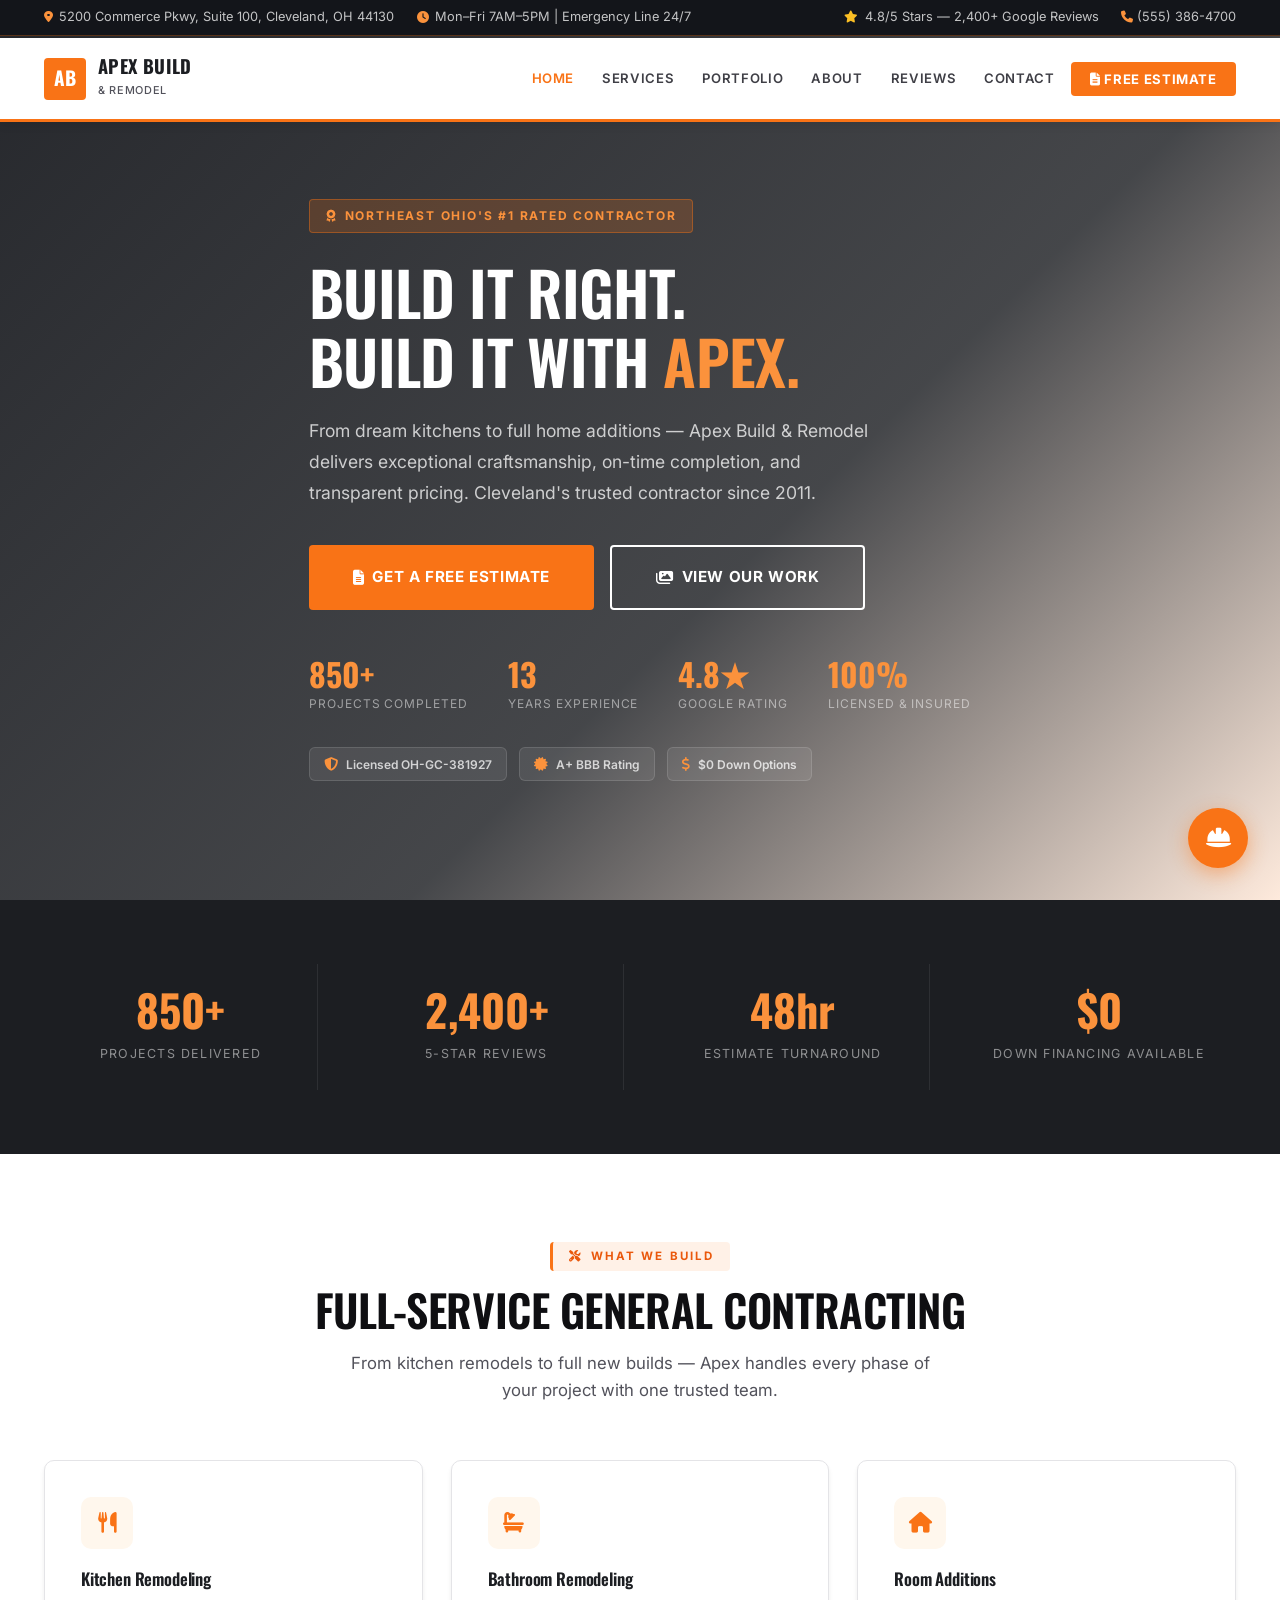
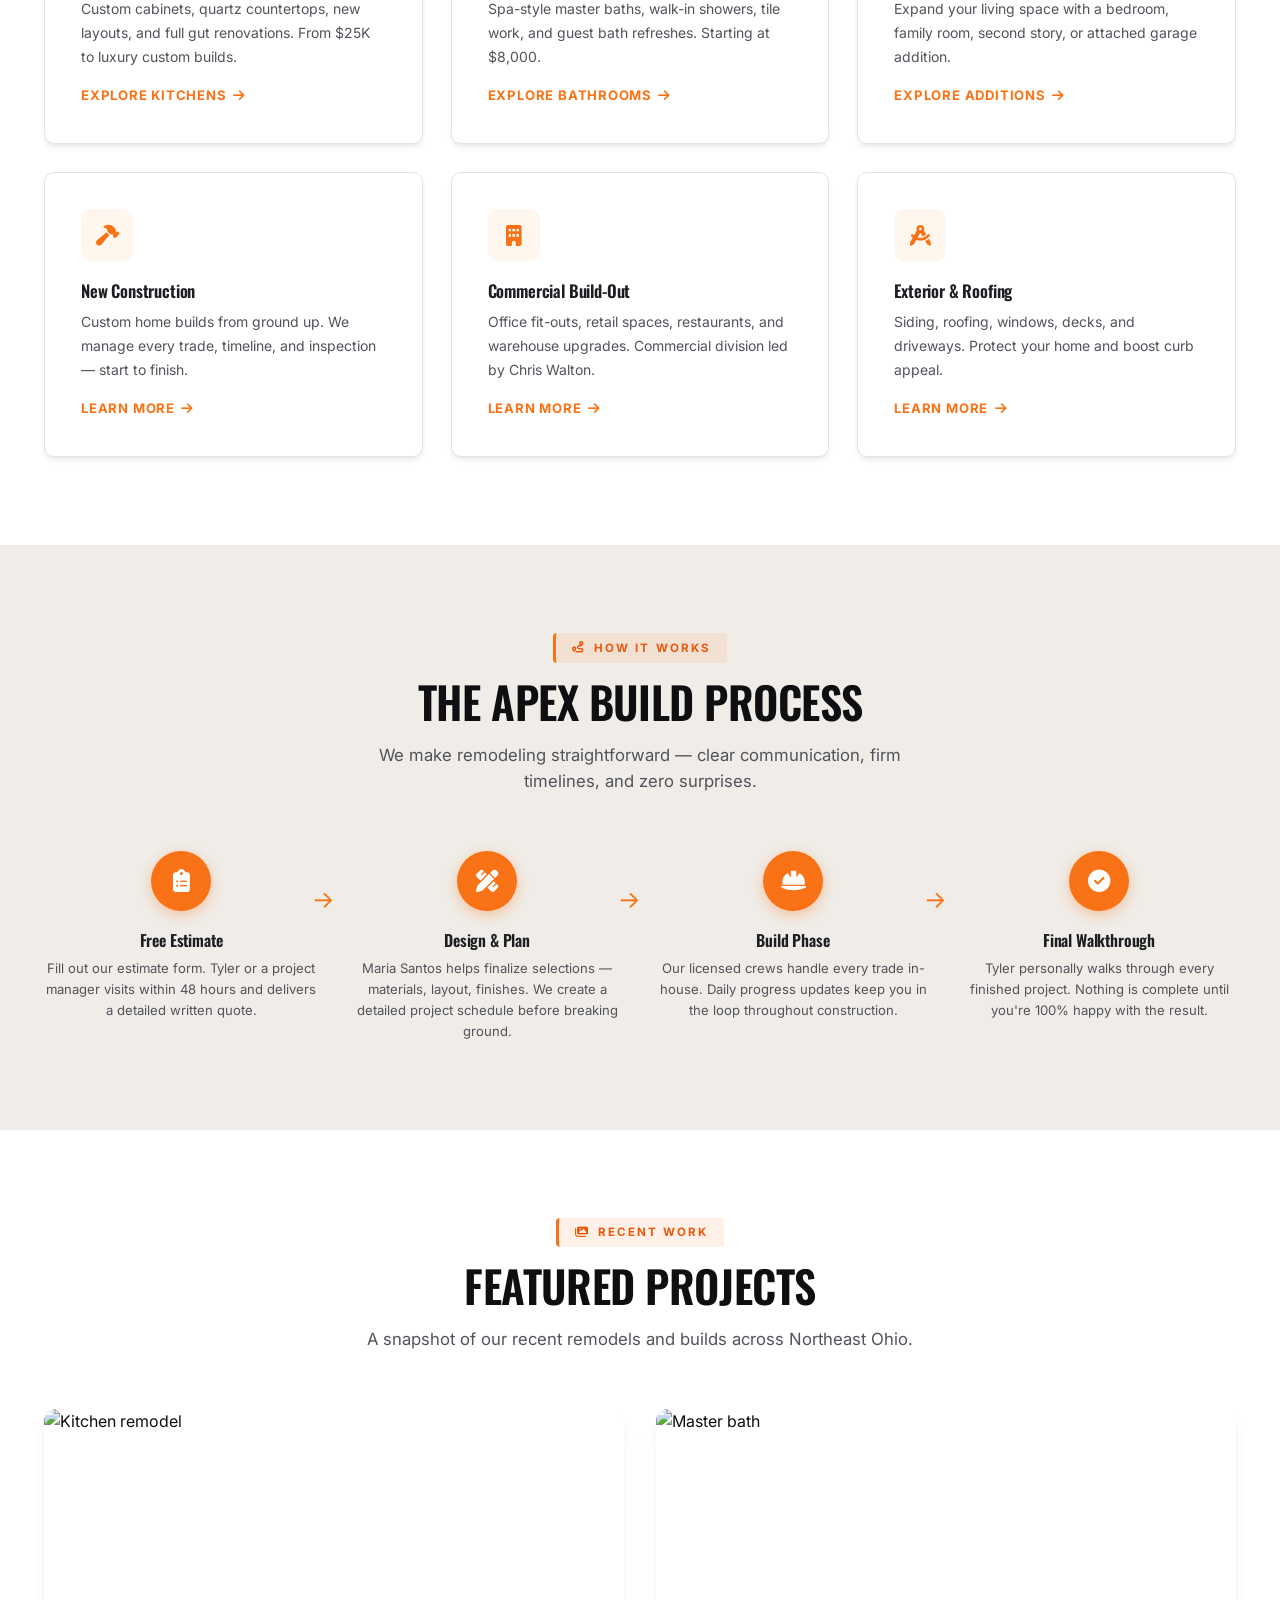
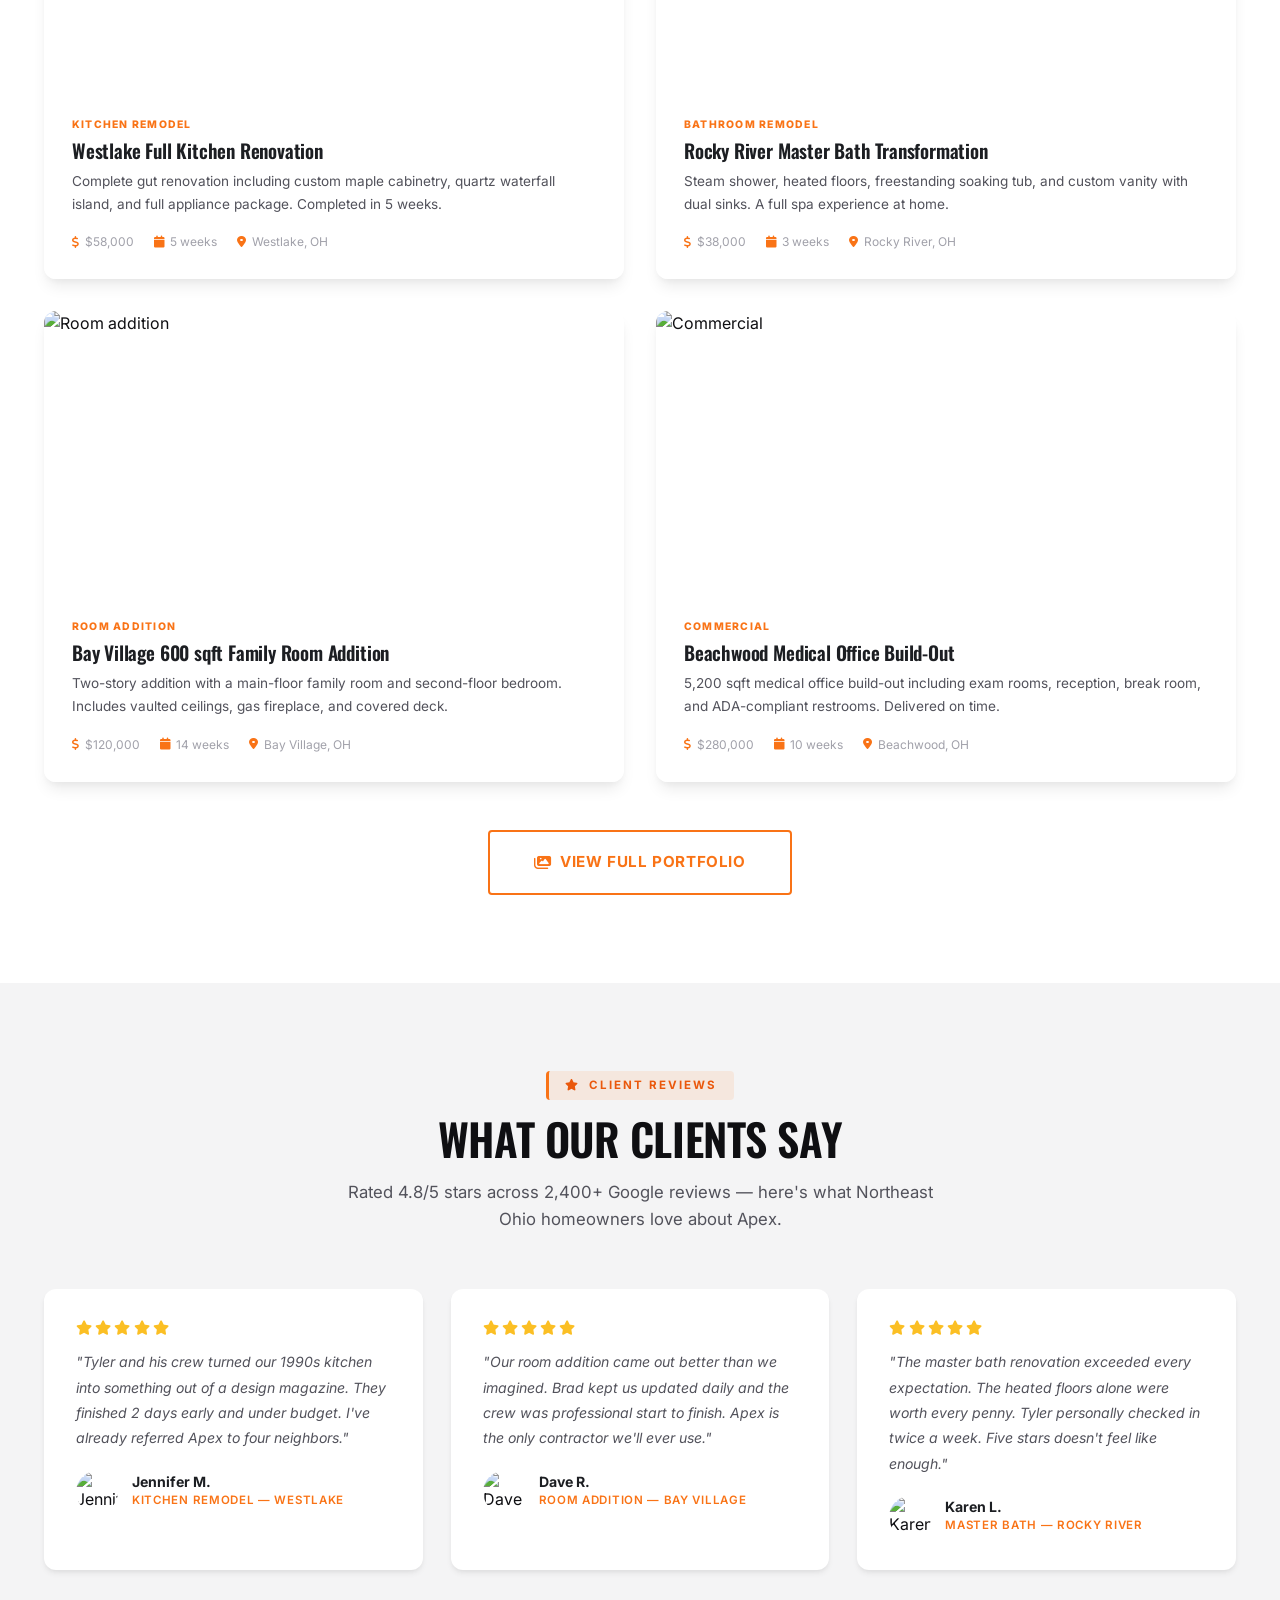
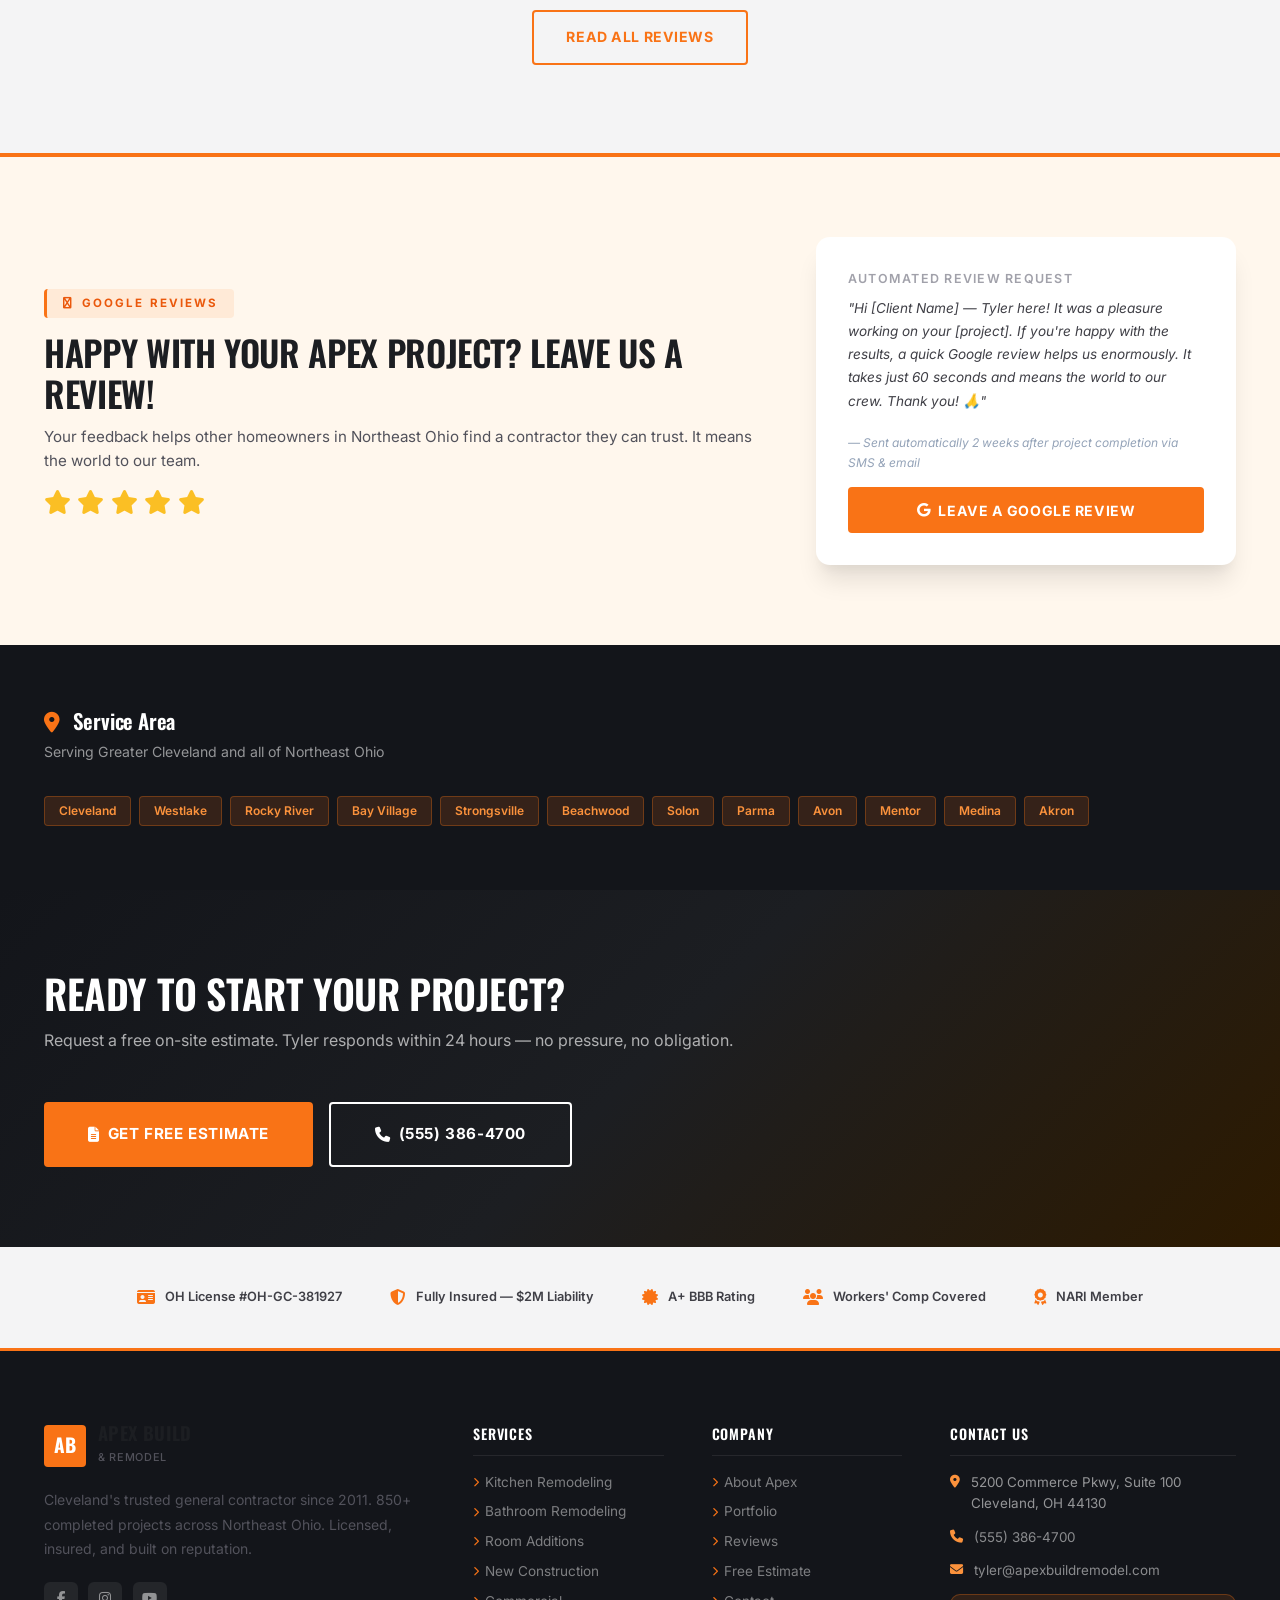
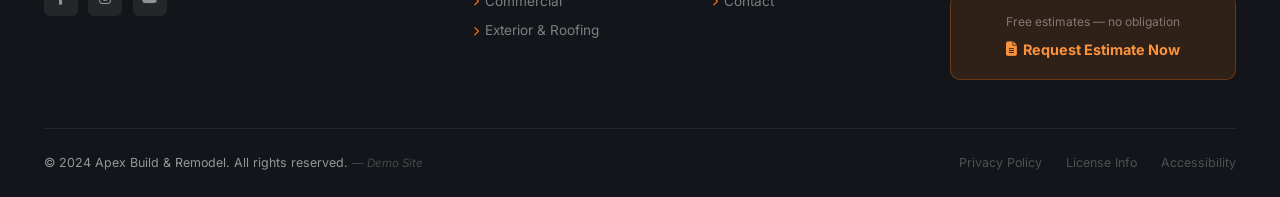
==== index.html @ 4a5cf014 "Initial commit: Apex Build & Remodel general contracting demo site — 10 pages" ====
<!DOCTYPE html>
<html lang="en">
<head>
  <meta charset="UTF-8" />
  <meta name="viewport" content="width=device-width, initial-scale=1.0" />
  <title>Apex Build & Remodel | Cleveland, OH | General Contractor</title>
  <meta name="description" content="Apex Build & Remodel — Cleveland's trusted general contractor since 2011. Kitchens, bathrooms, additions, new builds, and commercial. 850+ projects. Call (555) 386-4700 for a free estimate." />
  <link rel="stylesheet" href="css/style.css" />
  <link rel="stylesheet" href="https://cdnjs.cloudflare.com/ajax/libs/font-awesome/6.5.0/css/all.min.css" />
  <link rel="preconnect" href="https://fonts.googleapis.com" />
  <link rel="preconnect" href="https://fonts.gstatic.com" crossorigin />
  <link href="https://fonts.googleapis.com/css2?family=Oswald:wght@400;500;600;700&family=Inter:wght@400;500;600;700&display=swap" rel="stylesheet" />
</head>
<body>

  <div class="top-bar">
    <div class="container">
      <div class="top-bar-left">
        <div class="top-bar-item"><i class="fas fa-map-marker-alt"></i><span>5200 Commerce Pkwy, Suite 100, Cleveland, OH 44130</span></div>
        <div class="top-bar-item"><i class="fas fa-clock"></i><span>Mon–Fri 7AM–5PM | Emergency Line 24/7</span></div>
      </div>
      <div class="top-bar-right">
        <div class="top-bar-item"><i class="fas fa-star" style="color:#fbbf24"></i><span>4.8/5 Stars — 2,400+ Google Reviews</span></div>
        <div class="top-bar-item"><a href="tel:5553864700"><i class="fas fa-phone"></i> (555) 386-4700</a></div>
      </div>
    </div>
  </div>

  <nav class="navbar">
    <div class="container">
      <a href="index.html" class="nav-logo">
        <div class="logo-mark">AB</div>
        <div>
          <div class="logo-text-main">Apex Build</div>
          <span class="logo-text-sub">&amp; Remodel</span>
        </div>
      </a>
      <ul class="nav-links">
        <li><a href="index.html" class="active">Home</a></li>
        <li><a href="services.html">Services</a></li>
        <li><a href="portfolio.html">Portfolio</a></li>
        <li><a href="about.html">About</a></li>
        <li><a href="testimonials.html">Reviews</a></li>
        <li><a href="contact.html">Contact</a></li>
        <li><a href="estimate.html" class="nav-cta"><i class="fas fa-file-alt"></i> Free Estimate</a></li>
      </ul>
      <button class="mobile-menu-btn" aria-label="Menu"><span></span><span></span><span></span></button>
    </div>
  </nav>

  <!-- HERO -->
  <section class="hero">
    <div class="hero-bg" style="background-image:url('https://images.unsplash.com/photo-1504307651254-35680f356dfd?auto=format&fit=crop&w=1920&q=80')"></div>
    <div class="hero-overlay"></div>
    <div class="container hero-content">
      <div class="hero-badge"><i class="fas fa-award"></i> Northeast Ohio's #1 Rated Contractor</div>
      <h1>Build It Right.<br>Build It With <em>Apex.</em></h1>
      <p class="hero-desc">From dream kitchens to full home additions — Apex Build & Remodel delivers exceptional craftsmanship, on-time completion, and transparent pricing. Cleveland's trusted contractor since 2011.</p>
      <div class="hero-buttons">
        <a href="estimate.html" class="btn btn-orange btn-lg"><i class="fas fa-file-alt"></i> Get a Free Estimate</a>
        <a href="portfolio.html" class="btn btn-outline btn-lg"><i class="fas fa-images"></i> View Our Work</a>
      </div>
      <div class="hero-stats">
        <div class="hero-stat"><span class="hero-stat-num">850+</span><span class="hero-stat-label">Projects Completed</span></div>
        <div class="hero-stat"><span class="hero-stat-num">13</span><span class="hero-stat-label">Years Experience</span></div>
        <div class="hero-stat"><span class="hero-stat-num">4.8★</span><span class="hero-stat-label">Google Rating</span></div>
        <div class="hero-stat"><span class="hero-stat-num">100%</span><span class="hero-stat-label">Licensed &amp; Insured</span></div>
      </div>
      <div class="hero-badges-row">
        <div class="trust-badge"><i class="fas fa-shield-alt"></i><span>Licensed OH-GC-381927</span></div>
        <div class="trust-badge"><i class="fas fa-certificate"></i><span>A+ BBB Rating</span></div>
        <div class="trust-badge"><i class="fas fa-dollar-sign"></i><span>$0 Down Options</span></div>
      </div>
    </div>
  </section>

  <!-- STATS BAND -->
  <div class="stats-band">
    <div class="container">
      <div class="stats-grid">
        <div class="stat-item"><span class="stat-num">850+</span><span class="stat-label">Projects Delivered</span></div>
        <div class="stat-item"><span class="stat-num">2,400+</span><span class="stat-label">5-Star Reviews</span></div>
        <div class="stat-item"><span class="stat-num">48hr</span><span class="stat-label">Estimate Turnaround</span></div>
        <div class="stat-item"><span class="stat-num">$0</span><span class="stat-label">Down Financing Available</span></div>
      </div>
    </div>
  </div>

  <!-- SERVICES OVERVIEW -->
  <section>
    <div class="container">
      <div class="text-center" style="margin-bottom:3.5rem;">
        <div class="section-label"><i class="fas fa-tools"></i> What We Build</div>
        <h2 class="section-title">Full-Service General Contracting</h2>
        <p class="section-subtitle">From kitchen remodels to full new builds — Apex handles every phase of your project with one trusted team.</p>
      </div>
      <div class="services-grid">
        <div class="service-card">
          <div class="service-icon"><i class="fas fa-utensils"></i></div>
          <h3>Kitchen Remodeling</h3>
          <p>Custom cabinets, quartz countertops, new layouts, and full gut renovations. From $25K to luxury custom builds.</p>
          <a href="kitchen.html" class="card-link">Explore Kitchens <i class="fas fa-arrow-right"></i></a>
        </div>
        <div class="service-card">
          <div class="service-icon"><i class="fas fa-bath"></i></div>
          <h3>Bathroom Remodeling</h3>
          <p>Spa-style master baths, walk-in showers, tile work, and guest bath refreshes. Starting at $8,000.</p>
          <a href="bathroom.html" class="card-link">Explore Bathrooms <i class="fas fa-arrow-right"></i></a>
        </div>
        <div class="service-card">
          <div class="service-icon"><i class="fas fa-home"></i></div>
          <h3>Room Additions</h3>
          <p>Expand your living space with a bedroom, family room, second story, or attached garage addition.</p>
          <a href="additions.html" class="card-link">Explore Additions <i class="fas fa-arrow-right"></i></a>
        </div>
        <div class="service-card">
          <div class="service-icon"><i class="fas fa-hammer"></i></div>
          <h3>New Construction</h3>
          <p>Custom home builds from ground up. We manage every trade, timeline, and inspection — start to finish.</p>
          <a href="services.html" class="card-link">Learn More <i class="fas fa-arrow-right"></i></a>
        </div>
        <div class="service-card">
          <div class="service-icon"><i class="fas fa-building"></i></div>
          <h3>Commercial Build-Out</h3>
          <p>Office fit-outs, retail spaces, restaurants, and warehouse upgrades. Commercial division led by Chris Walton.</p>
          <a href="services.html" class="card-link">Learn More <i class="fas fa-arrow-right"></i></a>
        </div>
        <div class="service-card">
          <div class="service-icon"><i class="fas fa-drafting-compass"></i></div>
          <h3>Exterior &amp; Roofing</h3>
          <p>Siding, roofing, windows, decks, and driveways. Protect your home and boost curb appeal.</p>
          <a href="services.html" class="card-link">Learn More <i class="fas fa-arrow-right"></i></a>
        </div>
      </div>
    </div>
  </section>

  <!-- PROCESS -->
  <section class="process-section">
    <div class="container">
      <div class="text-center" style="margin-bottom:3.5rem;">
        <div class="section-label"><i class="fas fa-route"></i> How It Works</div>
        <h2 class="section-title">The Apex Build Process</h2>
        <p class="section-subtitle">We make remodeling straightforward — clear communication, firm timelines, and zero surprises.</p>
      </div>
      <div class="process-grid">
        <div class="process-step">
          <div class="process-icon"><i class="fas fa-clipboard-list"></i></div>
          <h3>Free Estimate</h3>
          <p>Fill out our estimate form. Tyler or a project manager visits within 48 hours and delivers a detailed written quote.</p>
        </div>
        <div class="process-step">
          <div class="process-icon"><i class="fas fa-pencil-ruler"></i></div>
          <h3>Design &amp; Plan</h3>
          <p>Maria Santos helps finalize selections — materials, layout, finishes. We create a detailed project schedule before breaking ground.</p>
        </div>
        <div class="process-step">
          <div class="process-icon"><i class="fas fa-hard-hat"></i></div>
          <h3>Build Phase</h3>
          <p>Our licensed crews handle every trade in-house. Daily progress updates keep you in the loop throughout construction.</p>
        </div>
        <div class="process-step">
          <div class="process-icon"><i class="fas fa-check-circle"></i></div>
          <h3>Final Walkthrough</h3>
          <p>Tyler personally walks through every finished project. Nothing is complete until you're 100% happy with the result.</p>
        </div>
      </div>
    </div>
  </section>

  <!-- FEATURED PROJECTS -->
  <section>
    <div class="container">
      <div class="text-center" style="margin-bottom:3.5rem;">
        <div class="section-label"><i class="fas fa-images"></i> Recent Work</div>
        <h2 class="section-title">Featured Projects</h2>
        <p class="section-subtitle">A snapshot of our recent remodels and builds across Northeast Ohio.</p>
      </div>
      <div class="showcase-grid">
        <div class="showcase-card">
          <div class="showcase-img"><img src="https://images.unsplash.com/photo-1556909114-f6e7ad7d3136?auto=format&fit=crop&w=800&q=80" alt="Kitchen remodel" /></div>
          <div class="showcase-body">
            <div class="showcase-cat">Kitchen Remodel</div>
            <h3>Westlake Full Kitchen Renovation</h3>
            <p>Complete gut renovation including custom maple cabinetry, quartz waterfall island, and full appliance package. Completed in 5 weeks.</p>
            <div class="showcase-meta"><span><i class="fas fa-dollar-sign"></i> $58,000</span><span><i class="fas fa-calendar"></i> 5 weeks</span><span><i class="fas fa-map-marker-alt"></i> Westlake, OH</span></div>
          </div>
        </div>
        <div class="showcase-card">
          <div class="showcase-img"><img src="https://images.unsplash.com/photo-1552321554-5fefe8c9ef14?auto=format&fit=crop&w=800&q=80" alt="Master bath" /></div>
          <div class="showcase-body">
            <div class="showcase-cat">Bathroom Remodel</div>
            <h3>Rocky River Master Bath Transformation</h3>
            <p>Steam shower, heated floors, freestanding soaking tub, and custom vanity with dual sinks. A full spa experience at home.</p>
            <div class="showcase-meta"><span><i class="fas fa-dollar-sign"></i> $38,000</span><span><i class="fas fa-calendar"></i> 3 weeks</span><span><i class="fas fa-map-marker-alt"></i> Rocky River, OH</span></div>
          </div>
        </div>
        <div class="showcase-card">
          <div class="showcase-img"><img src="https://images.unsplash.com/photo-1503387762-592deb58ef4e?auto=format&fit=crop&w=800&q=80" alt="Room addition" /></div>
          <div class="showcase-body">
            <div class="showcase-cat">Room Addition</div>
            <h3>Bay Village 600 sqft Family Room Addition</h3>
            <p>Two-story addition with a main-floor family room and second-floor bedroom. Includes vaulted ceilings, gas fireplace, and covered deck.</p>
            <div class="showcase-meta"><span><i class="fas fa-dollar-sign"></i> $120,000</span><span><i class="fas fa-calendar"></i> 14 weeks</span><span><i class="fas fa-map-marker-alt"></i> Bay Village, OH</span></div>
          </div>
        </div>
        <div class="showcase-card">
          <div class="showcase-img"><img src="https://images.unsplash.com/photo-1486325212027-8081e485255e?auto=format&fit=crop&w=800&q=80" alt="Commercial" /></div>
          <div class="showcase-body">
            <div class="showcase-cat">Commercial</div>
            <h3>Beachwood Medical Office Build-Out</h3>
            <p>5,200 sqft medical office build-out including exam rooms, reception, break room, and ADA-compliant restrooms. Delivered on time.</p>
            <div class="showcase-meta"><span><i class="fas fa-dollar-sign"></i> $280,000</span><span><i class="fas fa-calendar"></i> 10 weeks</span><span><i class="fas fa-map-marker-alt"></i> Beachwood, OH</span></div>
          </div>
        </div>
      </div>
      <div class="text-center" style="margin-top:3rem;">
        <a href="portfolio.html" class="btn btn-outline-orange btn-lg"><i class="fas fa-images"></i> View Full Portfolio</a>
      </div>
    </div>
  </section>

  <!-- TESTIMONIALS -->
  <section class="testimonials-section">
    <div class="container">
      <div class="text-center" style="margin-bottom:3.5rem;">
        <div class="section-label"><i class="fas fa-star"></i> Client Reviews</div>
        <h2 class="section-title">What Our Clients Say</h2>
        <p class="section-subtitle">Rated 4.8/5 stars across 2,400+ Google reviews — here's what Northeast Ohio homeowners love about Apex.</p>
      </div>
      <div class="testimonials-grid">
        <div class="testimonial-card">
          <div class="test-stars"><i class="fas fa-star"></i><i class="fas fa-star"></i><i class="fas fa-star"></i><i class="fas fa-star"></i><i class="fas fa-star"></i></div>
          <p class="test-text">"Tyler and his crew turned our 1990s kitchen into something out of a design magazine. They finished 2 days early and under budget. I've already referred Apex to four neighbors."</p>
          <div class="test-author"><img src="https://images.unsplash.com/photo-1494790108755-2616b9e77c40?auto=format&fit=crop&w=80&q=80" alt="Jennifer M." class="test-avatar" /><div><div class="test-name">Jennifer M.</div><div class="test-project">Kitchen Remodel — Westlake</div></div></div>
        </div>
        <div class="testimonial-card">
          <div class="test-stars"><i class="fas fa-star"></i><i class="fas fa-star"></i><i class="fas fa-star"></i><i class="fas fa-star"></i><i class="fas fa-star"></i></div>
          <p class="test-text">"Our room addition came out better than we imagined. Brad kept us updated daily and the crew was professional start to finish. Apex is the only contractor we'll ever use."</p>
          <div class="test-author"><img src="https://images.unsplash.com/photo-1507003211169-0a1dd7228f2d?auto=format&fit=crop&w=80&q=80" alt="Dave R." class="test-avatar" /><div><div class="test-name">Dave R.</div><div class="test-project">Room Addition — Bay Village</div></div></div>
        </div>
        <div class="testimonial-card">
          <div class="test-stars"><i class="fas fa-star"></i><i class="fas fa-star"></i><i class="fas fa-star"></i><i class="fas fa-star"></i><i class="fas fa-star"></i></div>
          <p class="test-text">"The master bath renovation exceeded every expectation. The heated floors alone were worth every penny. Tyler personally checked in twice a week. Five stars doesn't feel like enough."</p>
          <div class="test-author"><img src="https://images.unsplash.com/photo-1580489944761-15a19d654956?auto=format&fit=crop&w=80&q=80" alt="Karen L." class="test-avatar" /><div><div class="test-name">Karen L.</div><div class="test-project">Master Bath — Rocky River</div></div></div>
        </div>
      </div>
      <div class="text-center" style="margin-top:2.5rem;">
        <a href="testimonials.html" class="btn btn-outline-orange">Read All Reviews</a>
      </div>
    </div>
  </section>

  <!-- REVIEW REQUEST BAND -->
  <div class="review-band">
    <div class="container">
      <div class="review-band-text">
        <div class="section-label"><i class="fas fa-google"></i> Google Reviews</div>
        <h2>Happy With Your Apex Project? Leave Us a Review!</h2>
        <p>Your feedback helps other homeowners in Northeast Ohio find a contractor they can trust. It means the world to our team.</p>
        <div class="review-band-stars"><i class="fas fa-star"></i><i class="fas fa-star"></i><i class="fas fa-star"></i><i class="fas fa-star"></i><i class="fas fa-star"></i></div>
      </div>
      <div class="review-card">
        <h4>Automated Review Request</h4>
        <p>"Hi [Client Name] — Tyler here! It was a pleasure working on your [project]. If you're happy with the results, a quick Google review helps us enormously. It takes just 60 seconds and means the world to our crew. Thank you! 🙏"</p>
        <p style="font-size:0.75rem;color:#94a3b8;margin-bottom:0.875rem;">— Sent automatically 2 weeks after project completion via SMS &amp; email</p>
        <button class="btn btn-orange open-review-modal" style="width:100%;justify-content:center;"><i class="fab fa-google"></i> Leave a Google Review</button>
      </div>
    </div>
  </div>

  <!-- SERVICE AREA -->
  <div class="service-area-band">
    <div class="container">
      <div class="area-text">
        <h3><i class="fas fa-map-marker-alt" style="color:var(--orange);margin-right:0.5rem;"></i> Service Area</h3>
        <p>Serving Greater Cleveland and all of Northeast Ohio</p>
      </div>
      <div class="area-tags">
        <span class="area-tag">Cleveland</span><span class="area-tag">Westlake</span><span class="area-tag">Rocky River</span><span class="area-tag">Bay Village</span><span class="area-tag">Strongsville</span><span class="area-tag">Beachwood</span><span class="area-tag">Solon</span><span class="area-tag">Parma</span><span class="area-tag">Avon</span><span class="area-tag">Mentor</span><span class="area-tag">Medina</span><span class="area-tag">Akron</span>
      </div>
    </div>
  </div>

  <!-- CTA -->
  <div class="cta-band">
    <div class="container">
      <div>
        <h2>Ready to Start Your Project?</h2>
        <p>Request a free on-site estimate. Tyler responds within 24 hours — no pressure, no obligation.</p>
      </div>
      <div class="cta-buttons">
        <a href="estimate.html" class="btn btn-orange btn-lg"><i class="fas fa-file-alt"></i> Get Free Estimate</a>
        <a href="tel:5553864700" class="btn btn-outline btn-lg"><i class="fas fa-phone"></i> (555) 386-4700</a>
      </div>
    </div>
  </div>

  <!-- LICENSE BAND -->
  <div class="license-band">
    <div class="container">
      <div class="license-item"><i class="fas fa-id-card"></i> OH License #OH-GC-381927</div>
      <div class="license-item"><i class="fas fa-shield-alt"></i> Fully Insured — $2M Liability</div>
      <div class="license-item"><i class="fas fa-certificate"></i> A+ BBB Rating</div>
      <div class="license-item"><i class="fas fa-users"></i> Workers' Comp Covered</div>
      <div class="license-item"><i class="fas fa-award"></i> NARI Member</div>
    </div>
  </div>

  <footer class="footer">
    <div class="container">
      <div class="footer-grid">
        <div class="footer-brand">
          <a href="index.html" class="nav-logo"><div class="logo-mark">AB</div><div><div class="logo-text-main">Apex Build</div><span class="logo-text-sub">&amp; Remodel</span></div></a>
          <p>Cleveland's trusted general contractor since 2011. 850+ completed projects across Northeast Ohio. Licensed, insured, and built on reputation.</p>
          <div class="footer-social"><a href="#" class="social-link"><i class="fab fa-facebook-f"></i></a><a href="#" class="social-link"><i class="fab fa-instagram"></i></a><a href="#" class="social-link"><i class="fab fa-youtube"></i></a></div>
        </div>
        <div class="footer-col"><h4>Services</h4><ul class="footer-links"><li><a href="kitchen.html"><i class="fas fa-chevron-right"></i> Kitchen Remodeling</a></li><li><a href="bathroom.html"><i class="fas fa-chevron-right"></i> Bathroom Remodeling</a></li><li><a href="additions.html"><i class="fas fa-chevron-right"></i> Room Additions</a></li><li><a href="services.html"><i class="fas fa-chevron-right"></i> New Construction</a></li><li><a href="services.html"><i class="fas fa-chevron-right"></i> Commercial</a></li><li><a href="services.html"><i class="fas fa-chevron-right"></i> Exterior &amp; Roofing</a></li></ul></div>
        <div class="footer-col"><h4>Company</h4><ul class="footer-links"><li><a href="about.html"><i class="fas fa-chevron-right"></i> About Apex</a></li><li><a href="portfolio.html"><i class="fas fa-chevron-right"></i> Portfolio</a></li><li><a href="testimonials.html"><i class="fas fa-chevron-right"></i> Reviews</a></li><li><a href="estimate.html"><i class="fas fa-chevron-right"></i> Free Estimate</a></li><li><a href="contact.html"><i class="fas fa-chevron-right"></i> Contact</a></li></ul></div>
        <div class="footer-col"><h4>Contact Us</h4><div class="footer-contact-item"><i class="fas fa-map-marker-alt"></i><span>5200 Commerce Pkwy, Suite 100<br>Cleveland, OH 44130</span></div><div class="footer-contact-item"><i class="fas fa-phone"></i><a href="tel:5553864700">(555) 386-4700</a></div><div class="footer-contact-item"><i class="fas fa-envelope"></i><a href="mailto:tyler@apexbuildremodel.com">tyler@apexbuildremodel.com</a></div><div class="footer-cta-box"><p>Free estimates — no obligation</p><a href="estimate.html"><i class="fas fa-file-alt"></i> Request Estimate Now</a></div></div>
      </div>
      <div class="footer-bottom"><span>© 2024 Apex Build &amp; Remodel. All rights reserved. <em style="font-size:0.72rem;opacity:0.4">— Demo Site</em></span><div class="footer-bottom-links"><a href="#">Privacy Policy</a><a href="#">License Info</a><a href="#">Accessibility</a></div></div>
    </div>
  </footer>

  <button class="chatbot-toggle" aria-label="Chat with Max AI"><i class="fas fa-hard-hat"></i><span class="chatbot-badge" style="display:none">1</span></button>
  <div class="chatbot-window">
    <div class="chatbot-header">
      <div class="chatbot-avatar">AB</div>
      <div class="chatbot-header-info"><h4>Max — Estimate Assistant</h4><p><span class="online-dot"></span>Apex Build &amp; Remodel</p></div>
      <button class="chatbot-close"><i class="fas fa-times"></i></button>
    </div>
    <div class="chatbot-messages"></div>
    <div class="chatbot-quick-replies"></div>
    <div class="chatbot-input-area">
      <input class="chatbot-input" type="text" placeholder="Ask about any project type..." />
      <button class="chatbot-send"><i class="fas fa-paper-plane"></i></button>
    </div>
  </div>

  <!-- REVIEW MODAL -->
  <div class="modal-overlay" id="reviewModal">
    <div class="modal-card">
      <div class="modal-icon orange"><i class="fab fa-google"></i></div>
      <h3>Thank You for Your Review!</h3>
      <p>Your 5-star review helps other Cleveland homeowners find a contractor they can trust. The entire Apex team appreciates it!</p>
      <div class="sms-preview" style="text-align:left;">
        <i class="fas fa-mobile-alt"></i>
        <span><strong>Tyler @ Apex Build:</strong> Thank you so much for the review! It means everything to our team. We'd love to work with you again! 🙏</span>
      </div>
      <button class="btn btn-orange" style="width:100%;justify-content:center;" onclick="closeModal('reviewModal')">You're Welcome, Tyler!</button>
    </div>
  </div>

  <script src="js/main.js"></script>
</body>
</html>
---- css/style.css ----
/* Apex Build & Remodel — Main Stylesheet */

:root {
  --charcoal: #1c1e22;
  --charcoal-dark: #13151a;
  --charcoal-light: #2a2d34;
  --orange: #f97316;
  --orange-dark: #ea580c;
  --orange-light: #fb923c;
  --orange-pale: #fff7ed;
  --cream: #fafaf8;
  --cream-dark: #f0ede8;
  --white: #ffffff;
  --dark: #0f0f12;
  --gray-800: #27272a;
  --gray-700: #3f3f46;
  --gray-600: #52525b;
  --gray-400: #a1a1aa;
  --gray-200: #e4e4e7;
  --gray-100: #f4f4f5;
  --green: #16a34a;
  --shadow: 0 4px 6px -1px rgba(0,0,0,0.07), 0 2px 4px -1px rgba(0,0,0,0.04);
  --shadow-lg: 0 10px 15px -3px rgba(0,0,0,0.08), 0 4px 6px -2px rgba(0,0,0,0.04);
  --shadow-xl: 0 20px 25px -5px rgba(0,0,0,0.10), 0 10px 10px -5px rgba(0,0,0,0.04);
}

* { margin: 0; padding: 0; box-sizing: border-box; }
html { scroll-behavior: smooth; }
body { font-family: 'Inter', sans-serif; color: var(--dark); line-height: 1.6; background: var(--white); }
h1,h2,h3 { font-family: 'Oswald', sans-serif; font-weight: 600; line-height: 1.15; letter-spacing: -0.01em; }
h4,h5 { font-weight: 600; }
h1 { font-size: clamp(2.2rem, 5vw, 3.8rem); text-transform: uppercase; }
h2 { font-size: clamp(1.75rem, 4vw, 2.75rem); text-transform: uppercase; }
h3 { font-size: clamp(1.1rem, 2.5vw, 1.5rem); }
p { color: var(--gray-600); }
a { text-decoration: none; color: inherit; }
.text-center { text-align: center; }
.container { max-width: 1240px; margin: 0 auto; padding: 0 1.5rem; }
section { padding: 5.5rem 0; }

.section-label {
  display: inline-flex; align-items: center; gap: 0.5rem;
  background: rgba(249,115,22,0.1); color: var(--orange-dark);
  font-size: 0.72rem; font-weight: 700; letter-spacing: 0.18em; text-transform: uppercase;
  padding: 0.35rem 1rem; border-radius: 4px; margin-bottom: 0.875rem;
  border-left: 3px solid var(--orange);
}
.section-title { margin-bottom: 0.875rem; color: var(--dark); }
.section-subtitle { font-size: 1.05rem; color: var(--gray-600); max-width: 600px; margin: 0 auto 3rem; }

/* ===== BUTTONS ===== */
.btn {
  display: inline-flex; align-items: center; gap: 0.5rem;
  padding: 0.9rem 2rem; border-radius: 4px;
  font-weight: 700; font-size: 0.88rem; cursor: pointer; letter-spacing: 0.04em; text-transform: uppercase;
  transition: all 0.25s ease; border: none; font-family: 'Inter', sans-serif;
}
.btn-primary { background: var(--charcoal); color: white; }
.btn-primary:hover { background: var(--charcoal-dark); transform: translateY(-2px); box-shadow: var(--shadow-lg); }
.btn-orange { background: var(--orange); color: white; }
.btn-orange:hover { background: var(--orange-dark); transform: translateY(-2px); box-shadow: 0 8px 20px rgba(249,115,22,0.35); }
.btn-outline { background: transparent; color: white; border: 2px solid white; }
.btn-outline:hover { background: white; color: var(--charcoal); }
.btn-outline-orange { background: transparent; color: var(--orange); border: 2px solid var(--orange); }
.btn-outline-orange:hover { background: var(--orange); color: white; }
.btn-green { background: var(--green); color: white; }
.btn-green:hover { background: #15803d; transform: translateY(-2px); }
.btn-lg { padding: 1.15rem 2.75rem; font-size: 0.95rem; }
.btn-sm { padding: 0.5rem 1.2rem; font-size: 0.78rem; }

/* ===== TOP BAR ===== */
.top-bar {
  position: fixed; top: 0; width: 100%; z-index: 1001;
  background: var(--charcoal-dark); padding: 0.45rem 0;
  font-size: 0.8rem; color: rgba(255,255,255,0.75);
  border-bottom: 1px solid rgba(249,115,22,0.3);
}
.top-bar .container { display: flex; justify-content: space-between; align-items: center; flex-wrap: wrap; gap: 0.4rem; }
.top-bar-left, .top-bar-right { display: flex; align-items: center; gap: 1.4rem; }
.top-bar-item { display: flex; align-items: center; gap: 0.4rem; }
.top-bar-item i { color: var(--orange-light); font-size: 0.75rem; }
.top-bar-item a { color: rgba(255,255,255,0.75); transition: color 0.2s; }
.top-bar-item a:hover { color: var(--orange-light); }

/* ===== NAVBAR ===== */
.navbar {
  position: fixed; top: 38px; width: 100%; z-index: 1000;
  background: white; padding: 1.1rem 0;
  box-shadow: 0 2px 10px rgba(0,0,0,0.1);
  transition: all 0.3s ease;
  border-bottom: 3px solid var(--orange);
}
.navbar.scrolled { padding: 0.75rem 0; }
.navbar .container { display: flex; align-items: center; justify-content: space-between; }
.nav-logo { display: flex; align-items: center; gap: 0.75rem; }
.logo-mark {
  width: 42px; height: 42px; background: var(--orange);
  border-radius: 4px; display: flex; align-items: center; justify-content: center;
  font-family: 'Oswald', sans-serif; font-weight: 700; font-size: 1.2rem; color: white; letter-spacing: -0.02em;
}
.logo-text-main { font-family: 'Oswald', sans-serif; font-weight: 700; font-size: 1.15rem; color: var(--charcoal); text-transform: uppercase; letter-spacing: 0.02em; line-height: 1.1; }
.logo-text-sub { font-size: 0.68rem; color: var(--gray-600); font-weight: 500; letter-spacing: 0.06em; text-transform: uppercase; }
.nav-links { list-style: none; display: flex; align-items: center; gap: 0.25rem; }
.nav-links a { font-size: 0.82rem; font-weight: 600; color: var(--gray-700); padding: 0.4rem 0.75rem; border-radius: 4px; transition: all 0.2s; text-transform: uppercase; letter-spacing: 0.05em; }
.nav-links a:hover, .nav-links a.active { color: var(--orange); }
.nav-links .nav-cta { background: var(--orange); color: white !important; padding: 0.55rem 1.2rem; font-weight: 700; }
.nav-links .nav-cta:hover { background: var(--orange-dark); transform: translateY(-1px); }
.mobile-menu-btn { display: none; flex-direction: column; gap: 5px; background: none; border: none; cursor: pointer; padding: 4px; }
.mobile-menu-btn span { display: block; width: 24px; height: 2px; background: var(--charcoal); transition: all 0.3s; border-radius: 2px; }

/* ===== HERO ===== */
.hero {
  position: relative; min-height: 100vh;
  display: flex; align-items: center;
  padding-top: 10rem; padding-bottom: 5rem;
  overflow: hidden;
}
.hero-bg { position: absolute; inset: 0; background-size: cover; background-position: center; z-index: 0; }
.hero-overlay { position: absolute; inset: 0; background: linear-gradient(135deg, rgba(19,21,26,0.92) 0%, rgba(28,30,34,0.82) 60%, rgba(249,115,22,0.15) 100%); z-index: 1; }
.hero-content { position: relative; z-index: 2; max-width: 780px; }
.hero-badge {
  display: inline-flex; align-items: center; gap: 0.5rem;
  background: rgba(249,115,22,0.2); border: 1px solid rgba(249,115,22,0.4);
  color: var(--orange-light); font-size: 0.75rem; font-weight: 700;
  letter-spacing: 0.15em; text-transform: uppercase;
  padding: 0.4rem 1rem; border-radius: 4px; margin-bottom: 1.5rem;
}
.hero h1 { color: white; margin-bottom: 1.25rem; }
.hero h1 em { color: var(--orange-light); font-style: normal; }
.hero-desc { font-size: 1.1rem; color: rgba(255,255,255,0.75); max-width: 560px; margin-bottom: 2.25rem; line-height: 1.75; }
.hero-buttons { display: flex; gap: 1rem; flex-wrap: wrap; margin-bottom: 3rem; }
.hero-stats { display: flex; gap: 2.5rem; flex-wrap: wrap; }
.hero-stat { color: white; }
.hero-stat-num { font-family: 'Oswald', sans-serif; font-size: 2rem; font-weight: 700; color: var(--orange-light); line-height: 1; display: block; }
.hero-stat-label { font-size: 0.75rem; color: rgba(255,255,255,0.5); text-transform: uppercase; letter-spacing: 0.08em; }
.hero-badges-row { display: flex; gap: 0.75rem; margin-top: 2rem; flex-wrap: wrap; }
.trust-badge { display: flex; align-items: center; gap: 0.5rem; background: rgba(255,255,255,0.08); border: 1px solid rgba(255,255,255,0.12); border-radius: 6px; padding: 0.4rem 0.875rem; }
.trust-badge i { color: var(--orange-light); font-size: 0.85rem; }
.trust-badge span { color: rgba(255,255,255,0.75); font-size: 0.75rem; font-weight: 600; }

/* ===== PAGE HERO ===== */
.page-hero {
  position: relative; padding: 10rem 0 4rem; overflow: hidden;
}
.page-hero-bg { position: absolute; inset: 0; background-size: cover; background-position: center; z-index: 0; }
.page-hero-overlay { position: absolute; inset: 0; background: linear-gradient(135deg, rgba(19,21,26,0.9) 0%, rgba(28,30,34,0.78) 100%); z-index: 1; }
.page-hero .container { position: relative; z-index: 2; }
.page-hero .section-label { margin-bottom: 0.75rem; }
.page-hero h1 { color: white; margin-bottom: 0.75rem; font-size: clamp(1.8rem, 4vw, 2.8rem); }
.page-hero p { color: rgba(255,255,255,0.7); font-size: 1rem; max-width: 560px; }
.breadcrumb { display: flex; align-items: center; gap: 0.5rem; font-size: 0.78rem; color: rgba(255,255,255,0.45); margin-bottom: 1.25rem; }
.breadcrumb a { color: rgba(255,255,255,0.45); transition: color 0.2s; }
.breadcrumb a:hover { color: var(--orange-light); }
.breadcrumb .sep { color: rgba(255,255,255,0.25); }
.breadcrumb .current { color: var(--orange-light); }

/* ===== SERVICES CARDS ===== */
.services-grid { display: grid; grid-template-columns: repeat(3, 1fr); gap: 1.75rem; }
.service-card {
  background: white; border-radius: 10px; padding: 2.25rem;
  box-shadow: var(--shadow); border: 1px solid var(--gray-200);
  transition: all 0.3s ease; position: relative; overflow: hidden;
}
.service-card::before { content: ''; position: absolute; top: 0; left: 0; width: 4px; height: 100%; background: var(--orange); opacity: 0; transition: opacity 0.3s; }
.service-card:hover { transform: translateY(-4px); box-shadow: var(--shadow-xl); border-color: transparent; }
.service-card:hover::before { opacity: 1; }
.service-icon { width: 52px; height: 52px; background: var(--orange-pale); border-radius: 10px; display: flex; align-items: center; justify-content: center; color: var(--orange); font-size: 1.3rem; margin-bottom: 1.25rem; }
.service-card h3 { font-size: 1.05rem; color: var(--charcoal); margin-bottom: 0.6rem; }
.service-card p { font-size: 0.875rem; line-height: 1.7; }
.service-card .card-link { display: inline-flex; align-items: center; gap: 0.4rem; color: var(--orange); font-size: 0.82rem; font-weight: 700; margin-top: 1rem; text-transform: uppercase; letter-spacing: 0.06em; transition: gap 0.2s; }
.service-card .card-link:hover { gap: 0.65rem; }

/* ===== PORTFOLIO GRID ===== */
.portfolio-section { background: var(--gray-100); }
.filter-bar { display: flex; gap: 0.5rem; flex-wrap: wrap; margin-bottom: 2.5rem; }
.filter-btn {
  padding: 0.5rem 1.25rem; border: 2px solid var(--gray-200); background: white;
  border-radius: 4px; font-size: 0.78rem; font-weight: 700; cursor: pointer;
  color: var(--gray-600); transition: all 0.2s; text-transform: uppercase; letter-spacing: 0.05em;
  font-family: 'Inter', sans-serif;
}
.filter-btn:hover, .filter-btn.active { background: var(--orange); border-color: var(--orange); color: white; }
.portfolio-grid { display: grid; grid-template-columns: repeat(3, 1fr); gap: 1.25rem; }
.portfolio-card { border-radius: 8px; overflow: hidden; position: relative; aspect-ratio: 4/3; box-shadow: var(--shadow); cursor: pointer; }
.portfolio-card.hidden { display: none; }
.portfolio-card img { width: 100%; height: 100%; object-fit: cover; transition: transform 0.4s ease; }
.portfolio-card:hover img { transform: scale(1.05); }
.portfolio-card-overlay { position: absolute; inset: 0; background: linear-gradient(0deg, rgba(19,21,26,0.85) 0%, transparent 55%); opacity: 0; transition: opacity 0.3s; display: flex; align-items: flex-end; padding: 1.25rem; }
.portfolio-card:hover .portfolio-card-overlay { opacity: 1; }
.portfolio-card-info h4 { color: white; font-family: 'Oswald', sans-serif; font-size: 1rem; text-transform: uppercase; }
.portfolio-card-info p { color: rgba(255,255,255,0.65); font-size: 0.75rem; }
.portfolio-card-cat { position: absolute; top: 0.875rem; left: 0.875rem; background: var(--orange); color: white; font-size: 0.65rem; font-weight: 700; text-transform: uppercase; letter-spacing: 0.1em; padding: 0.2rem 0.6rem; border-radius: 3px; }

/* ===== ESTIMATE FORM ===== */
.estimate-section { background: var(--cream); }
.estimate-grid { display: grid; grid-template-columns: 1.5fr 1fr; gap: 4rem; align-items: start; }
.estimate-form-card { background: white; border-radius: 16px; padding: 3rem; box-shadow: var(--shadow-xl); }
.estimate-form-card h2 { font-size: 1.8rem; margin-bottom: 0.5rem; }
.estimate-form-card > p { margin-bottom: 2rem; font-size: 0.9rem; }
.estimate-sidebar {}
.est-sidebar-card { background: var(--charcoal); border-radius: 14px; padding: 2rem; color: white; margin-bottom: 1.25rem; }
.est-sidebar-card h3 { color: white; font-size: 1.1rem; margin-bottom: 1rem; }
.est-feature { display: flex; gap: 0.75rem; align-items: flex-start; margin-bottom: 0.875rem; }
.est-feature:last-child { margin: 0; }
.est-feature i { color: var(--orange-light); font-size: 0.9rem; margin-top: 0.15rem; flex-shrink: 0; }
.est-feature span { color: rgba(255,255,255,0.75); font-size: 0.85rem; line-height: 1.6; }
.est-process { background: white; border-radius: 14px; padding: 2rem; box-shadow: var(--shadow); }
.est-process h3 { font-size: 1.1rem; margin-bottom: 1.25rem; color: var(--charcoal); }
.proc-step { display: flex; gap: 0.875rem; align-items: flex-start; margin-bottom: 1rem; }
.proc-step:last-child { margin: 0; }
.proc-num { width: 28px; height: 28px; background: var(--orange); border-radius: 50%; display: flex; align-items: center; justify-content: center; font-size: 0.72rem; font-weight: 800; color: white; flex-shrink: 0; font-family: 'Oswald', sans-serif; }
.proc-text h4 { font-size: 0.85rem; color: var(--charcoal); margin-bottom: 0.15rem; }
.proc-text p { font-size: 0.78rem; }

/* ===== FORM ELEMENTS ===== */
.form-group { margin-bottom: 1.25rem; }
.form-row { display: grid; grid-template-columns: 1fr 1fr; gap: 1rem; }
.form-label { display: block; font-size: 0.78rem; font-weight: 700; color: var(--charcoal); margin-bottom: 0.4rem; text-transform: uppercase; letter-spacing: 0.06em; }
.form-input, .form-select, .form-textarea {
  width: 100%; padding: 0.8rem 1rem;
  border: 2px solid var(--gray-200); border-radius: 6px;
  font-family: 'Inter', sans-serif; font-size: 0.88rem; color: var(--dark);
  transition: border-color 0.2s, box-shadow 0.2s; background: white;
}
.form-input:focus, .form-select:focus, .form-textarea:focus {
  outline: none; border-color: var(--orange); box-shadow: 0 0 0 3px rgba(249,115,22,0.12);
}
.form-textarea { min-height: 110px; resize: vertical; }
.form-note { font-size: 0.75rem; color: var(--gray-400); margin-top: 0.875rem; display: flex; align-items: center; gap: 0.4rem; }
.form-note i { color: var(--green); }

/* ===== PROJECT TYPE CARDS ===== */
.project-type-grid { display: grid; grid-template-columns: repeat(2, 1fr); gap: 0.75rem; margin-bottom: 1.25rem; }
.project-type-card {
  border: 2px solid var(--gray-200); border-radius: 8px; padding: 0.875rem;
  cursor: pointer; transition: all 0.2s; background: white;
  display: flex; align-items: center; gap: 0.6rem; text-align: left;
}
.project-type-card:hover, .project-type-card.selected { border-color: var(--orange); background: var(--orange-pale); }
.project-type-card i { color: var(--orange); font-size: 1.1rem; width: 20px; }
.project-type-card span { font-size: 0.8rem; font-weight: 700; color: var(--charcoal); text-transform: uppercase; letter-spacing: 0.04em; }

/* ===== STATS BAND ===== */
.stats-band { background: var(--charcoal); padding: 4rem 0; }
.stats-grid { display: grid; grid-template-columns: repeat(4, 1fr); gap: 2rem; }
.stat-item { text-align: center; padding: 1.5rem; border-right: 1px solid rgba(255,255,255,0.08); }
.stat-item:last-child { border: none; }
.stat-num { font-family: 'Oswald', sans-serif; font-size: 2.75rem; font-weight: 700; color: var(--orange-light); display: block; line-height: 1; margin-bottom: 0.5rem; }
.stat-label { font-size: 0.78rem; color: rgba(255,255,255,0.5); text-transform: uppercase; letter-spacing: 0.1em; }

/* ===== PROJECT SHOWCASE ===== */
.showcase-grid { display: grid; grid-template-columns: 1fr 1fr; gap: 2rem; }
.showcase-card { border-radius: 12px; overflow: hidden; box-shadow: var(--shadow-lg); }
.showcase-img { height: 280px; overflow: hidden; }
.showcase-img img { width: 100%; height: 100%; object-fit: cover; transition: transform 0.4s; }
.showcase-card:hover .showcase-img img { transform: scale(1.04); }
.showcase-body { padding: 1.75rem; background: white; }
.showcase-cat { font-size: 0.65rem; font-weight: 800; color: var(--orange); text-transform: uppercase; letter-spacing: 0.12em; margin-bottom: 0.4rem; }
.showcase-body h3 { font-size: 1.2rem; color: var(--charcoal); margin-bottom: 0.5rem; }
.showcase-body p { font-size: 0.85rem; line-height: 1.7; margin-bottom: 1rem; }
.showcase-meta { display: flex; gap: 1.25rem; font-size: 0.75rem; color: var(--gray-400); }
.showcase-meta span { display: flex; align-items: center; gap: 0.35rem; }
.showcase-meta i { color: var(--orange); }

/* ===== TESTIMONIALS ===== */
.testimonials-section { background: var(--gray-100); }
.testimonials-grid { display: grid; grid-template-columns: repeat(3, 1fr); gap: 1.75rem; }
.testimonial-card { background: white; border-radius: 12px; padding: 2rem; box-shadow: var(--shadow); }
.test-stars { display: flex; gap: 0.2rem; margin-bottom: 0.875rem; }
.test-stars i { color: #fbbf24; font-size: 0.9rem; }
.test-text { font-size: 0.88rem; line-height: 1.8; color: var(--gray-600); margin-bottom: 1.25rem; font-style: italic; }
.test-author { display: flex; align-items: center; gap: 0.875rem; }
.test-avatar { width: 42px; height: 42px; border-radius: 50%; object-fit: cover; }
.test-name { font-weight: 700; font-size: 0.88rem; color: var(--charcoal); line-height: 1.2; }
.test-project { font-size: 0.72rem; color: var(--orange); text-transform: uppercase; letter-spacing: 0.06em; font-weight: 600; }

/* ===== TEAM ===== */
.team-grid { display: grid; grid-template-columns: repeat(3, 1fr); gap: 1.75rem; }
.team-card { background: white; border-radius: 12px; overflow: hidden; box-shadow: var(--shadow); transition: transform 0.3s; }
.team-card:hover { transform: translateY(-4px); box-shadow: var(--shadow-xl); }
.team-img { height: 260px; overflow: hidden; }
.team-img img { width: 100%; height: 100%; object-fit: cover; }
.team-body { padding: 1.5rem; }
.team-body h3 { font-size: 1.05rem; color: var(--charcoal); margin-bottom: 0.2rem; }
.team-role { font-size: 0.75rem; color: var(--orange); font-weight: 700; text-transform: uppercase; letter-spacing: 0.08em; margin-bottom: 0.5rem; }
.team-body p { font-size: 0.82rem; line-height: 1.65; }

/* ===== CTA BAND ===== */
.cta-band { background: linear-gradient(135deg, var(--charcoal-dark) 0%, var(--charcoal) 50%, #2d1a00 100%); padding: 5rem 0; }
.cta-band .container { display: flex; justify-content: space-between; align-items: center; gap: 3rem; flex-wrap: wrap; }
.cta-band h2 { color: white; font-size: clamp(1.5rem, 3.5vw, 2.5rem); margin-bottom: 0.75rem; }
.cta-band p { color: rgba(255,255,255,0.65); font-size: 1rem; }
.cta-buttons { display: flex; gap: 1rem; flex-shrink: 0; flex-wrap: wrap; }

/* ===== FOLLOW-UP SEQUENCE ===== */
.followup-seq { background: var(--cream); border-radius: 12px; padding: 1.75rem; border: 1px solid var(--gray-200); }
.followup-seq h4 { font-size: 0.78rem; text-transform: uppercase; letter-spacing: 0.1em; color: var(--gray-600); margin-bottom: 1.25rem; font-weight: 700; }
.fseq-item { display: flex; gap: 1rem; align-items: flex-start; margin-bottom: 1.1rem; position: relative; }
.fseq-item:not(:last-child)::after { content: ''; position: absolute; left: 16px; top: 34px; width: 2px; height: calc(100% - 8px); background: var(--gray-200); }
.fseq-dot { width: 32px; height: 32px; border-radius: 50%; background: var(--orange); display: flex; align-items: center; justify-content: center; color: white; font-size: 0.72rem; font-weight: 800; flex-shrink: 0; font-family: 'Oswald', sans-serif; }
.fseq-dot.gray { background: var(--gray-200); color: var(--gray-600); }
.fseq-content h5 { font-size: 0.85rem; color: var(--charcoal); margin-bottom: 0.15rem; }
.fseq-content p { font-size: 0.78rem; }
.fseq-time { font-size: 0.7rem; color: var(--orange); font-weight: 700; text-transform: uppercase; letter-spacing: 0.06em; }

/* ===== REVIEW REQUEST ===== */
.review-band { background: var(--orange-pale); border-top: 4px solid var(--orange); padding: 5rem 0; }
.review-band .container { display: flex; gap: 4rem; align-items: center; flex-wrap: wrap; }
.review-band-text { flex: 1; min-width: 280px; }
.review-band h2 { color: var(--charcoal); font-size: clamp(1.4rem, 3vw, 2.2rem); margin-bottom: 0.75rem; }
.review-band p { font-size: 0.95rem; }
.review-band-stars { display: flex; gap: 0.4rem; margin-top: 1rem; }
.review-band-stars i { color: #fbbf24; font-size: 1.5rem; }
.review-card { background: white; border-radius: 14px; padding: 2rem; box-shadow: var(--shadow-xl); min-width: 300px; max-width: 420px; flex: 1; }
.review-card h4 { font-size: 0.78rem; text-transform: uppercase; letter-spacing: 0.1em; color: var(--gray-400); margin-bottom: 0.5rem; }
.review-card p { font-size: 0.85rem; color: var(--gray-700); line-height: 1.7; margin-bottom: 1.25rem; font-style: italic; }

/* ===== CONTACT ===== */
.contact-section { background: var(--cream); }
.contact-grid { display: grid; grid-template-columns: 1fr 1.5fr; gap: 3.5rem; align-items: start; }
.contact-info-card { background: var(--charcoal); border-radius: 16px; padding: 2.5rem; color: white; position: sticky; top: 110px; }
.contact-info-card h3 { color: white; font-family: 'Oswald', sans-serif; margin-bottom: 0.5rem; text-transform: uppercase; }
.contact-info-card > p { color: rgba(255,255,255,0.55); margin-bottom: 2rem; font-size: 0.88rem; }
.c-detail { display: flex; gap: 0.875rem; align-items: flex-start; margin-bottom: 1.25rem; }
.c-detail-icon { width: 38px; height: 38px; background: rgba(249,115,22,0.15); border-radius: 8px; display: flex; align-items: center; justify-content: center; color: var(--orange-light); flex-shrink: 0; font-size: 0.85rem; }
.c-detail h4 { font-size: 0.7rem; text-transform: uppercase; letter-spacing: 0.08em; color: rgba(255,255,255,0.35); margin-bottom: 0.2rem; font-weight: 600; font-family: 'Inter', sans-serif; }
.c-detail p, .c-detail a { color: white; font-size: 0.88rem; }
.c-detail a:hover { color: var(--orange-light); }
.contact-forms { display: flex; flex-direction: column; gap: 2rem; }
.contact-form-card { background: white; border-radius: 14px; padding: 2.25rem; box-shadow: var(--shadow-xl); }
.contact-form-card h3 { font-family: 'Oswald', sans-serif; text-transform: uppercase; margin-bottom: 0.5rem; }
.contact-form-card > p { margin-bottom: 1.75rem; font-size: 0.88rem; }

/* ===== PROCESS STEPS ===== */
.process-section { background: var(--cream-dark); }
.process-grid { display: grid; grid-template-columns: repeat(4, 1fr); gap: 2rem; }
.process-step { text-align: center; position: relative; }
.process-step:not(:last-child)::after { content: '→'; position: absolute; top: 30px; right: -1rem; color: var(--orange); font-size: 1.5rem; }
.process-icon { width: 60px; height: 60px; background: var(--orange); border-radius: 50%; display: flex; align-items: center; justify-content: center; color: white; font-size: 1.4rem; margin: 0 auto 1.25rem; box-shadow: 0 4px 14px rgba(249,115,22,0.35); }
.process-step h3 { font-size: 1rem; color: var(--charcoal); margin-bottom: 0.5rem; }
.process-step p { font-size: 0.82rem; }

/* ===== SERVICE AREA ===== */
.service-area-band { background: var(--charcoal-dark); padding: 4rem 0; }
.service-area-band .container { display: flex; justify-content: space-between; align-items: center; gap: 2rem; flex-wrap: wrap; }
.area-text h3 { color: white; font-size: 1.3rem; margin-bottom: 0.5rem; }
.area-text p { color: rgba(255,255,255,0.55); font-size: 0.88rem; }
.area-tags { display: flex; flex-wrap: wrap; gap: 0.5rem; }
.area-tag { background: rgba(249,115,22,0.15); border: 1px solid rgba(249,115,22,0.3); color: var(--orange-light); font-size: 0.75rem; padding: 0.3rem 0.875rem; border-radius: 4px; font-weight: 600; }

/* ===== LICENSE BAND ===== */
.license-band { background: var(--gray-100); padding: 2.5rem 0; }
.license-band .container { display: flex; align-items: center; gap: 3rem; justify-content: center; flex-wrap: wrap; }
.license-item { display: flex; align-items: center; gap: 0.625rem; font-size: 0.8rem; color: var(--gray-700); font-weight: 600; }
.license-item i { color: var(--orange); font-size: 1rem; }

/* ===== CHATBOT ===== */
.chatbot-toggle {
  position: fixed; bottom: 2rem; right: 2rem; z-index: 9000;
  width: 60px; height: 60px; border-radius: 50%; background: var(--orange); color: white;
  border: none; cursor: pointer; font-size: 1.4rem; box-shadow: 0 6px 20px rgba(249,115,22,0.45);
  transition: all 0.3s cubic-bezier(0.34,1.56,0.64,1);
  display: flex; align-items: center; justify-content: center;
}
.chatbot-toggle:hover { transform: scale(1.1); background: var(--orange-dark); }
.chatbot-badge {
  position: absolute; top: -2px; right: -2px; width: 18px; height: 18px;
  background: var(--green); border-radius: 50%; border: 2px solid white;
  font-size: 0.62rem; color: white; display: flex; align-items: center; justify-content: center; font-weight: 800;
}
.chatbot-window {
  position: fixed; bottom: 7rem; right: 2rem; z-index: 8999;
  width: 370px; height: 520px; background: white; border-radius: 20px;
  box-shadow: 0 25px 60px rgba(0,0,0,0.18); display: flex; flex-direction: column; overflow: hidden;
  transform: scale(0.85) translateY(20px); opacity: 0; pointer-events: none;
  transition: all 0.35s cubic-bezier(0.34,1.56,0.64,1);
}
.chatbot-window.open { transform: scale(1) translateY(0); opacity: 1; pointer-events: all; }
.chatbot-header { background: linear-gradient(135deg, var(--charcoal) 0%, var(--charcoal-light) 100%); padding: 1.1rem 1.25rem; display: flex; align-items: center; gap: 0.75rem; border-bottom: 2px solid var(--orange); }
.chatbot-avatar { width: 36px; height: 36px; border-radius: 50%; background: var(--orange); display: flex; align-items: center; justify-content: center; font-family: 'Oswald', sans-serif; font-weight: 700; font-size: 0.85rem; color: white; flex-shrink: 0; }
.chatbot-header-info { flex: 1; }
.chatbot-header-info h4 { color: white; font-size: 0.88rem; margin-bottom: 0.1rem; font-family: 'Oswald', sans-serif; text-transform: uppercase; letter-spacing: 0.04em; }
.chatbot-header-info p { color: rgba(255,255,255,0.55); font-size: 0.72rem; display: flex; align-items: center; gap: 0.35rem; }
.online-dot { width: 7px; height: 7px; border-radius: 50%; background: #4ade80; display: inline-block; }
.chatbot-close { background: none; border: none; color: rgba(255,255,255,0.45); cursor: pointer; font-size: 1rem; padding: 0.25rem; transition: color 0.2s; }
.chatbot-close:hover { color: white; }
.chatbot-messages { flex: 1; overflow-y: auto; padding: 1.25rem; display: flex; flex-direction: column; gap: 0.875rem; }
.chatbot-messages::-webkit-scrollbar { width: 4px; }
.chatbot-messages::-webkit-scrollbar-thumb { background: var(--gray-200); border-radius: 2px; }
.chat-msg { max-width: 82%; }
.chat-msg.bot { align-self: flex-start; }
.chat-msg.user { align-self: flex-end; }
.chat-bubble {
  padding: 0.75rem 1rem; border-radius: 16px;
  font-size: 0.83rem; line-height: 1.6; white-space: pre-line;
}
.chat-msg.bot .chat-bubble { background: var(--gray-100); color: var(--dark); border-bottom-left-radius: 4px; }
.chat-msg.user .chat-bubble { background: var(--orange); color: white; border-bottom-right-radius: 4px; }
.chatbot-quick-replies { padding: 0.5rem 1rem; display: flex; flex-wrap: wrap; gap: 0.4rem; }
.quick-reply { background: white; border: 1.5px solid var(--orange); color: var(--orange); padding: 0.35rem 0.75rem; border-radius: 20px; font-size: 0.75rem; font-weight: 600; cursor: pointer; transition: all 0.2s; font-family: 'Inter', sans-serif; }
.quick-reply:hover { background: var(--orange); color: white; }
.chatbot-input-area { padding: 0.875rem 1rem; border-top: 1px solid var(--gray-200); display: flex; gap: 0.5rem; }
.chatbot-input { flex: 1; border: 1.5px solid var(--gray-200); border-radius: 8px; padding: 0.6rem 0.875rem; font-family: 'Inter', sans-serif; font-size: 0.82rem; outline: none; transition: border-color 0.2s; }
.chatbot-input:focus { border-color: var(--orange); }
.chatbot-send { width: 36px; height: 36px; background: var(--orange); color: white; border: none; border-radius: 8px; cursor: pointer; display: flex; align-items: center; justify-content: center; font-size: 0.88rem; transition: background 0.2s; flex-shrink: 0; }
.chatbot-send:hover { background: var(--orange-dark); }

/* ===== MODALS ===== */
.modal-overlay {
  position: fixed; inset: 0; background: rgba(0,0,0,0.65); z-index: 99999;
  display: flex; align-items: center; justify-content: center; padding: 1rem;
  opacity: 0; pointer-events: none; transition: opacity 0.3s; backdrop-filter: blur(4px);
}
.modal-overlay.open { opacity: 1; pointer-events: all; }
.modal-card {
  background: white; border-radius: 20px; padding: 2.75rem; max-width: 500px; width: 100%;
  text-align: center; transform: scale(0.9); transition: transform 0.3s cubic-bezier(0.34,1.56,0.64,1); box-shadow: 0 30px 60px rgba(0,0,0,0.2);
}
.modal-overlay.open .modal-card { transform: scale(1); }
.modal-icon { width: 72px; height: 72px; border-radius: 50%; display: flex; align-items: center; justify-content: center; margin: 0 auto 1.5rem; font-size: 1.8rem; }
.modal-icon.success { background: rgba(22,163,74,0.12); color: var(--green); }
.modal-icon.orange { background: rgba(249,115,22,0.1); color: var(--orange); }
.modal-card h3 { font-family: 'Oswald', sans-serif; margin-bottom: 0.75rem; font-size: 1.5rem; text-transform: uppercase; }
.modal-card p { margin-bottom: 1.25rem; font-size: 0.88rem; line-height: 1.75; }
.modal-box { background: var(--cream); border-radius: 10px; padding: 1.25rem; text-align: left; margin-bottom: 1.25rem; }
.modal-box h4 { font-size: 0.72rem; color: var(--gray-600); text-transform: uppercase; letter-spacing: 0.08em; margin-bottom: 0.875rem; font-family: 'Inter', sans-serif; font-weight: 700; }
.conf-row { display: flex; gap: 0.75rem; align-items: center; margin-bottom: 0.5rem; font-size: 0.84rem; }
.conf-row:last-child { margin: 0; }
.conf-row i { color: var(--orange); width: 14px; flex-shrink: 0; }
.sms-preview { background: #f0fdf4; border: 1px solid #bbf7d0; border-radius: 10px; padding: 0.875rem 1.1rem; font-size: 0.8rem; color: var(--gray-700); text-align: left; margin-bottom: 1.25rem; display: flex; gap: 0.65rem; }
.sms-preview i { color: var(--green); flex-shrink: 0; margin-top: 0.1rem; }
.seq-list { background: var(--cream); border-radius: 10px; padding: 1.1rem; text-align: left; margin-bottom: 1.25rem; }
.seq-list h4 { font-size: 0.72rem; color: var(--gray-600); text-transform: uppercase; letter-spacing: 0.08em; margin-bottom: 0.875rem; font-family: 'Inter', sans-serif; font-weight: 700; }
.seq-item { display: flex; gap: 0.65rem; align-items: center; margin-bottom: 0.6rem; font-size: 0.83rem; }
.seq-item:last-child { margin: 0; }
.seq-dot { width: 7px; height: 7px; border-radius: 50%; background: var(--orange); flex-shrink: 0; }
.seq-item .stime { color: var(--gray-400); font-size: 0.76rem; margin-left: auto; white-space: nowrap; }

/* ===== FOOTER ===== */
.footer { background: var(--charcoal-dark); padding: 4.5rem 0 0; color: rgba(255,255,255,0.55); border-top: 3px solid var(--orange); }
.footer-grid { display: grid; grid-template-columns: 2fr 1fr 1fr 1.5fr; gap: 3rem; margin-bottom: 3rem; }
.footer-brand p { font-size: 0.875rem; line-height: 1.75; margin: 1.25rem 0; }
.footer-social { display: flex; gap: 0.65rem; margin-top: 1.25rem; }
.social-link { width: 34px; height: 34px; background: rgba(255,255,255,0.07); border-radius: 6px; display: flex; align-items: center; justify-content: center; color: rgba(255,255,255,0.5); transition: all 0.2s; font-size: 0.85rem; }
.social-link:hover { background: var(--orange); color: white; }
.footer-col h4 { color: white; font-size: 0.88rem; margin-bottom: 1rem; padding-bottom: 0.6rem; border-bottom: 1px solid rgba(255,255,255,0.08); font-family: 'Oswald', sans-serif; text-transform: uppercase; letter-spacing: 0.06em; }
.footer-links { list-style: none; display: flex; flex-direction: column; gap: 0.5rem; }
.footer-links a { color: rgba(255,255,255,0.45); font-size: 0.85rem; transition: color 0.2s; display: flex; align-items: center; gap: 0.4rem; }
.footer-links a:hover { color: var(--orange-light); }
.footer-links a i { font-size: 0.6rem; color: var(--orange); }
.footer-contact-item { display: flex; gap: 0.65rem; align-items: flex-start; margin-bottom: 0.75rem; font-size: 0.84rem; }
.footer-contact-item i { color: var(--orange-light); font-size: 0.82rem; margin-top: 0.2rem; flex-shrink: 0; }
.footer-contact-item a { color: rgba(255,255,255,0.5); transition: color 0.2s; }
.footer-contact-item a:hover { color: white; }
.footer-cta-box { background: rgba(249,115,22,0.12); border: 1px solid rgba(249,115,22,0.3); border-radius: 10px; padding: 1.1rem; text-align: center; margin-top: 0.5rem; }
.footer-cta-box p { font-size: 0.75rem; color: rgba(255,255,255,0.4); margin-bottom: 0.4rem; }
.footer-cta-box a { color: var(--orange-light); font-size: 0.9rem; font-weight: 700; display: flex; align-items: center; justify-content: center; gap: 0.4rem; transition: color 0.2s; }
.footer-cta-box a:hover { color: var(--orange); }
.footer-bottom { border-top: 1px solid rgba(255,255,255,0.07); padding: 1.5rem 0; display: flex; justify-content: space-between; align-items: center; flex-wrap: wrap; gap: 0.875rem; font-size: 0.78rem; }
.footer-bottom-links { display: flex; gap: 1.5rem; }
.footer-bottom-links a { color: rgba(255,255,255,0.25); transition: color 0.2s; }
.footer-bottom-links a:hover { color: rgba(255,255,255,0.6); }

/* ===== RESPONSIVE ===== */
@media (max-width: 1024px) {
  .footer-grid { grid-template-columns: 1fr 1fr; gap: 2rem; }
  .services-grid { grid-template-columns: 1fr 1fr; }
  .team-grid { grid-template-columns: 1fr 1fr; }
  .stats-grid { grid-template-columns: repeat(2, 1fr); }
  .process-grid { grid-template-columns: 1fr 1fr; }
  .process-step:not(:last-child)::after { display: none; }
  .estimate-grid { grid-template-columns: 1fr; }
  .contact-grid { grid-template-columns: 1fr; }
}
@media (max-width: 768px) {
  section { padding: 3.5rem 0; }
  .nav-links { display: none; position: fixed; top: 0; left: 0; width: 100%; height: 100vh; background: var(--charcoal-dark); flex-direction: column; align-items: center; justify-content: center; gap: 1.25rem; z-index: 999; }
  .nav-links.open { display: flex; }
  .nav-links a { font-size: 1.1rem; }
  .mobile-menu-btn { display: flex; z-index: 1001; }
  .hero-overlay { background: rgba(13,15,20,0.88); }
  .hero-buttons { flex-direction: column; }
  .portfolio-grid { grid-template-columns: 1fr 1fr; }
  .showcase-grid { grid-template-columns: 1fr; }
  .services-grid { grid-template-columns: 1fr; }
  .testimonials-grid { grid-template-columns: 1fr; }
  .cta-band .container { flex-direction: column; text-align: center; }
  .cta-buttons { justify-content: center; }
  .review-band .container { flex-direction: column; }
  .form-row { grid-template-columns: 1fr; }
  .project-type-grid { grid-template-columns: 1fr; }
  .chatbot-window { width: calc(100vw - 2rem); right: 1rem; bottom: 6rem; height: 460px; }
  .footer-grid { grid-template-columns: 1fr; gap: 2rem; }
}
@media (max-width: 480px) {
  .top-bar-right { display: none; }
  .hero-stats { flex-direction: column; gap: 0.75rem; }
  .portfolio-grid { grid-template-columns: 1fr; }
  .team-grid { grid-template-columns: 1fr; }
  .stats-grid { grid-template-columns: 1fr 1fr; }
  .process-grid { grid-template-columns: 1fr; }
}
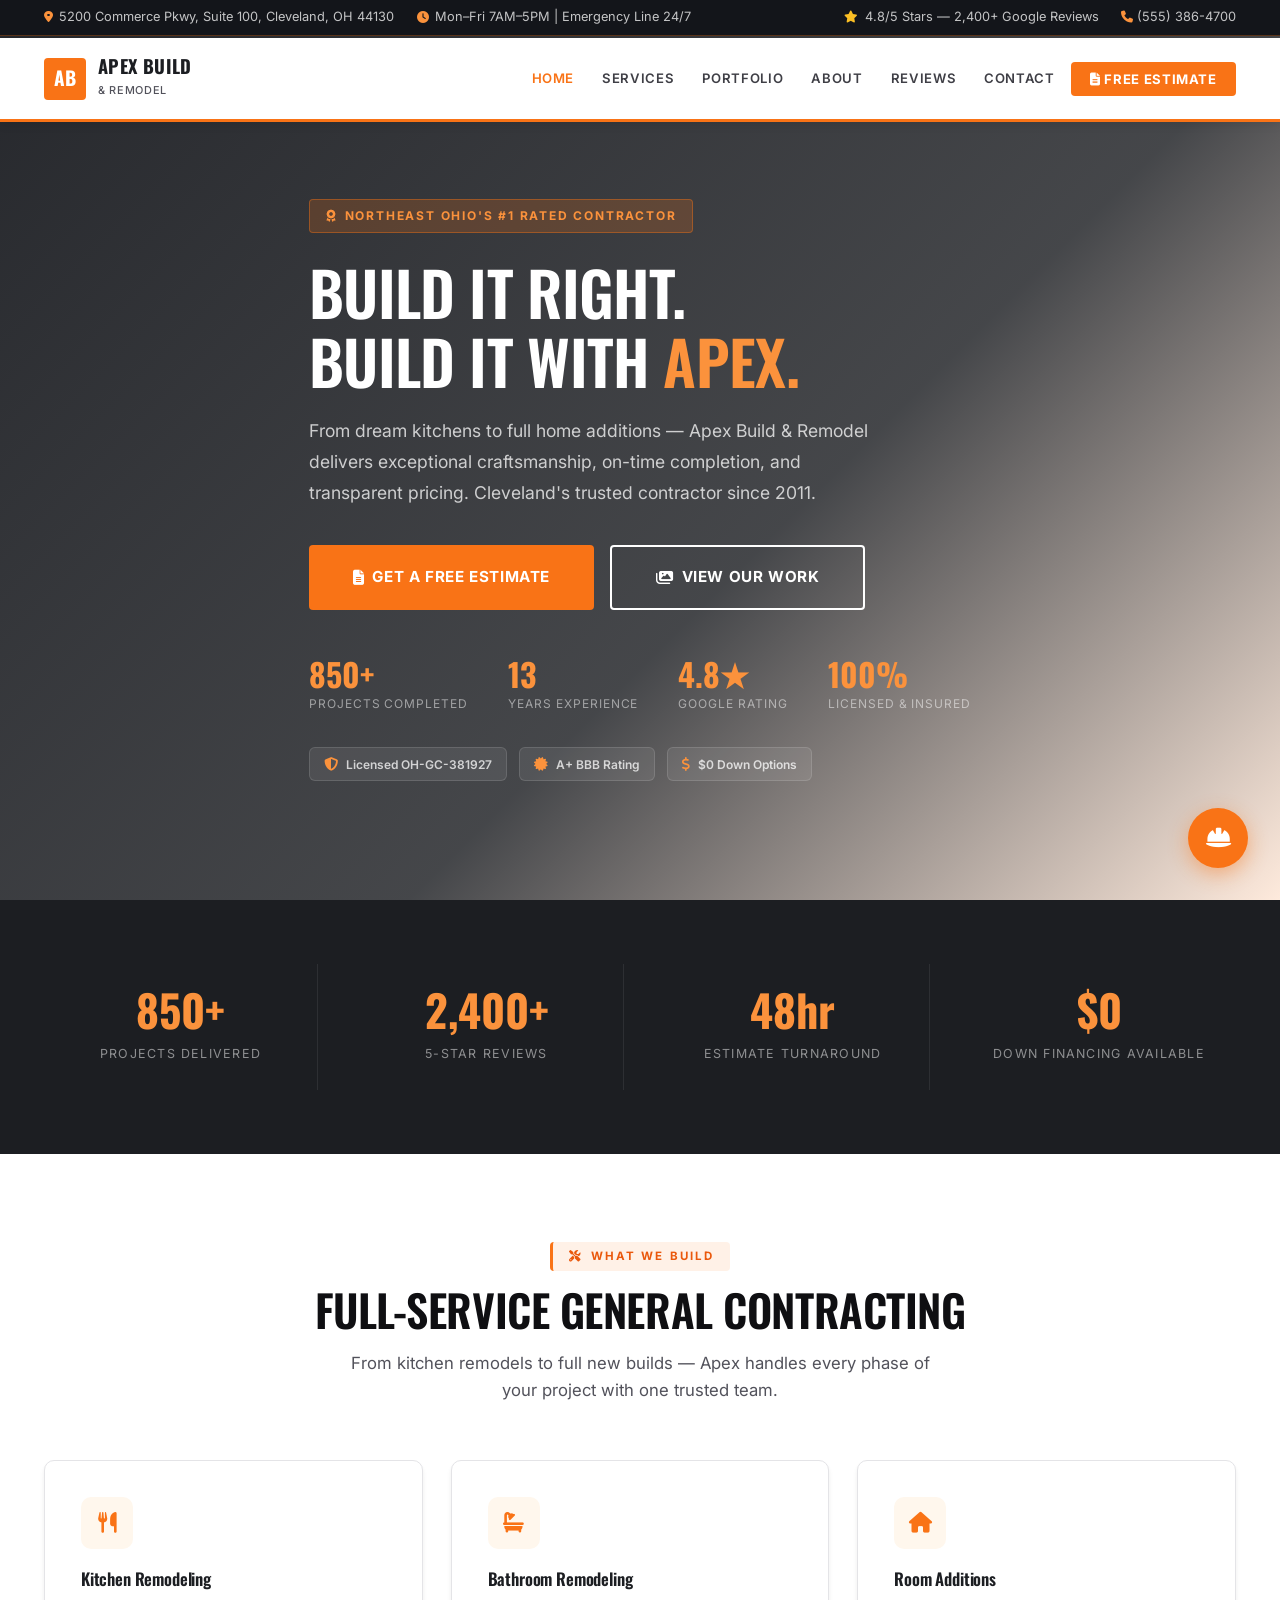
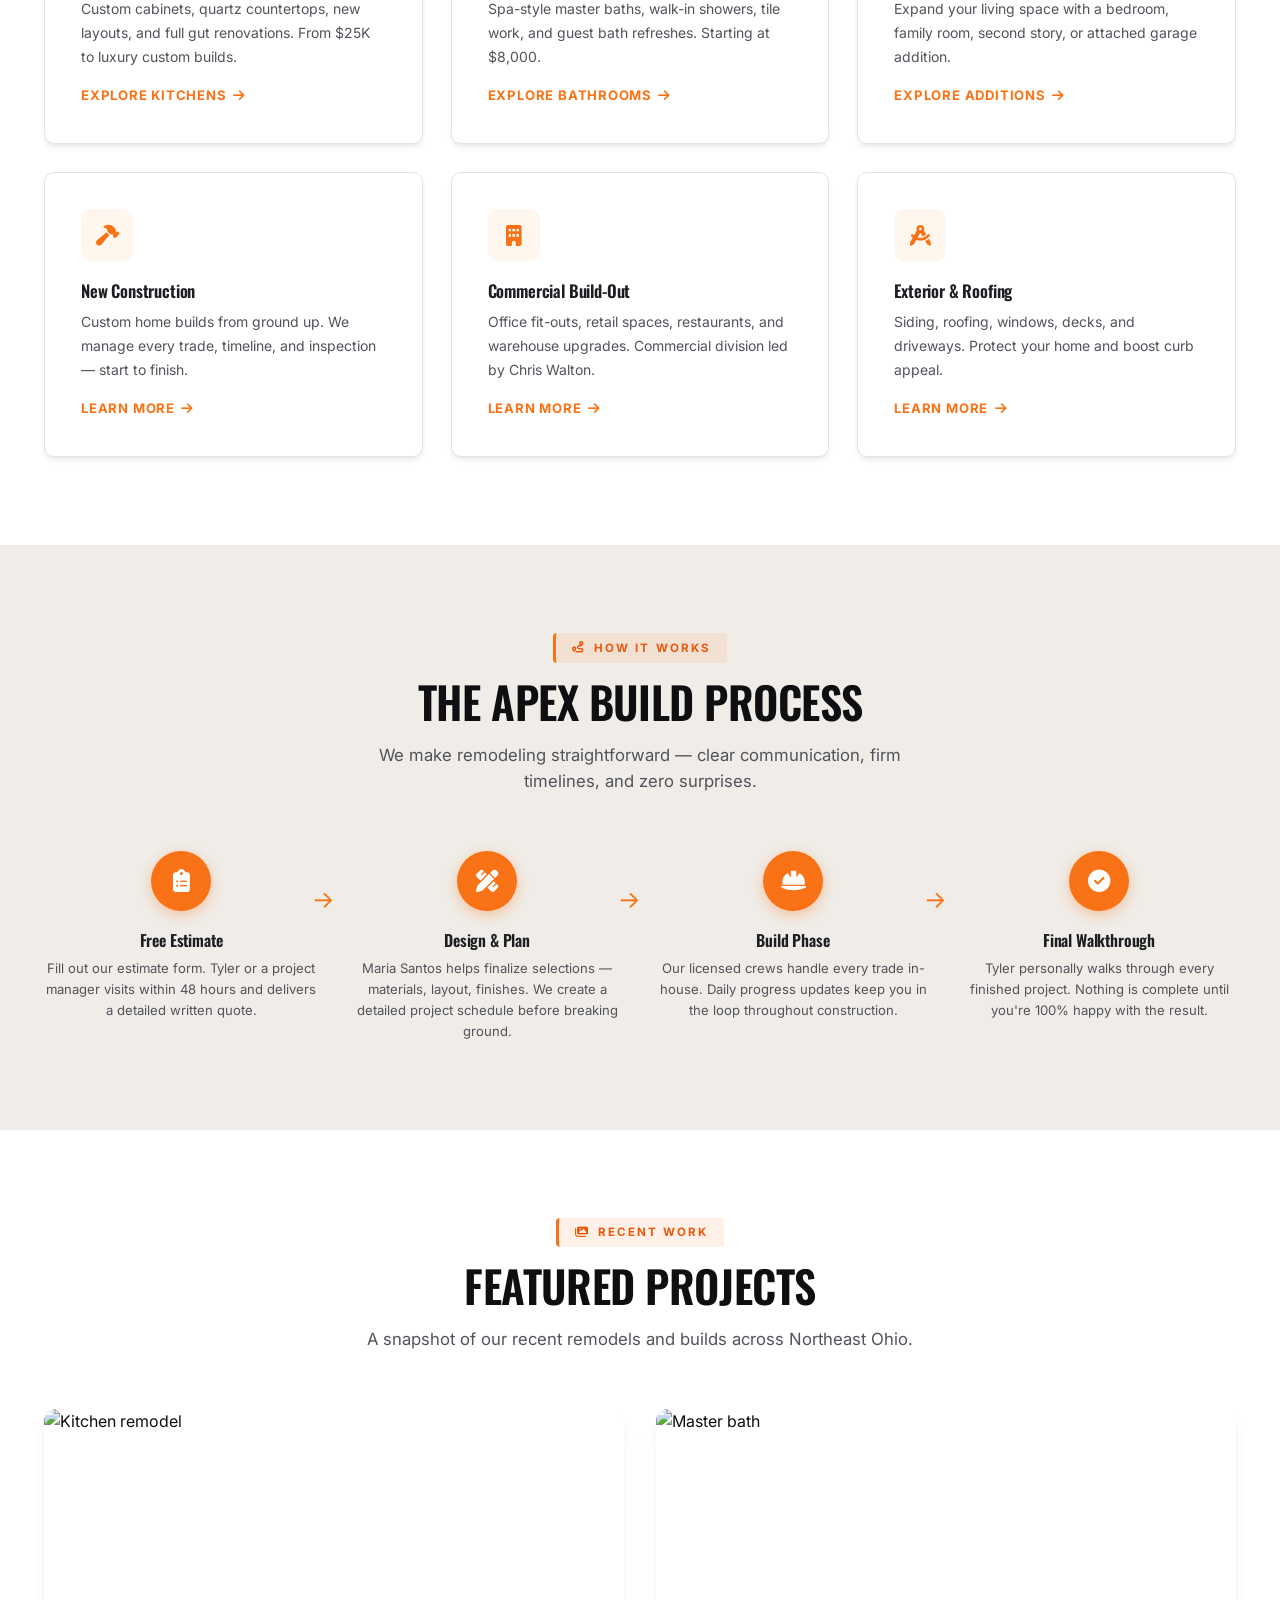
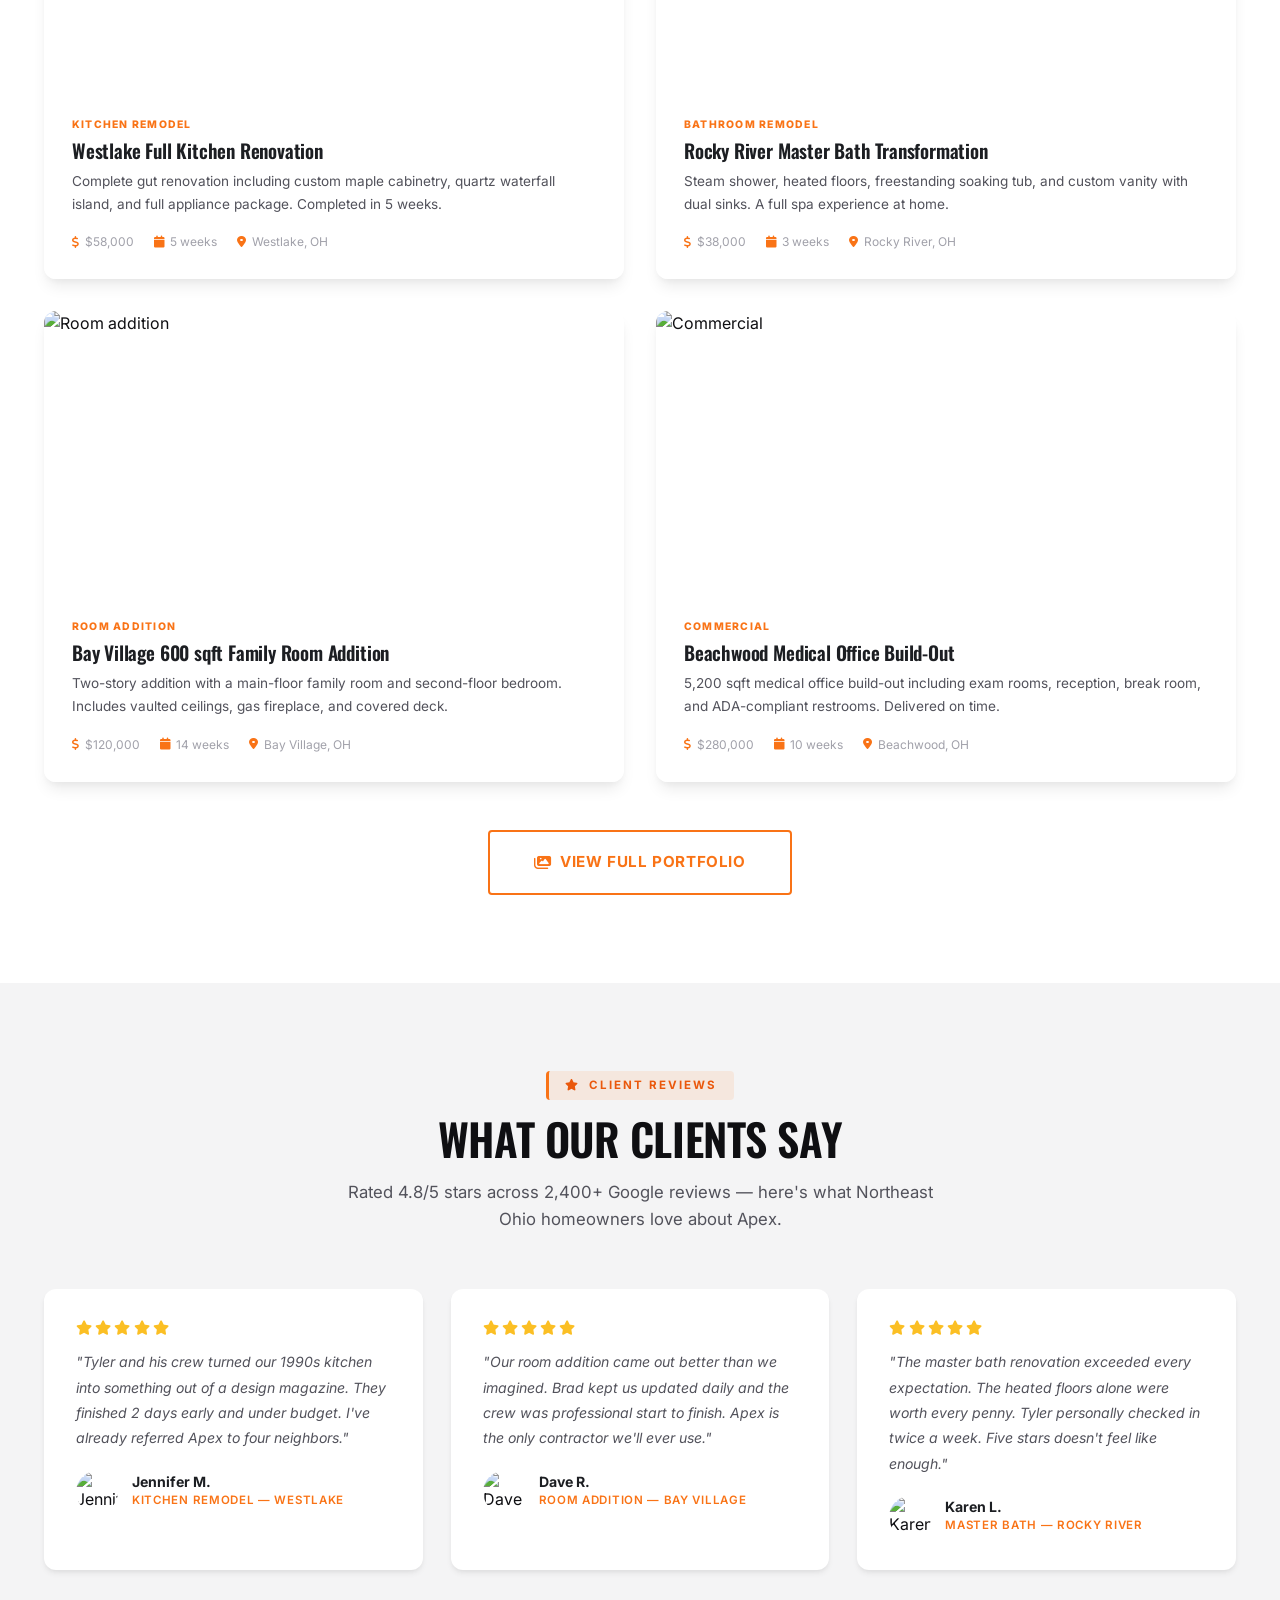
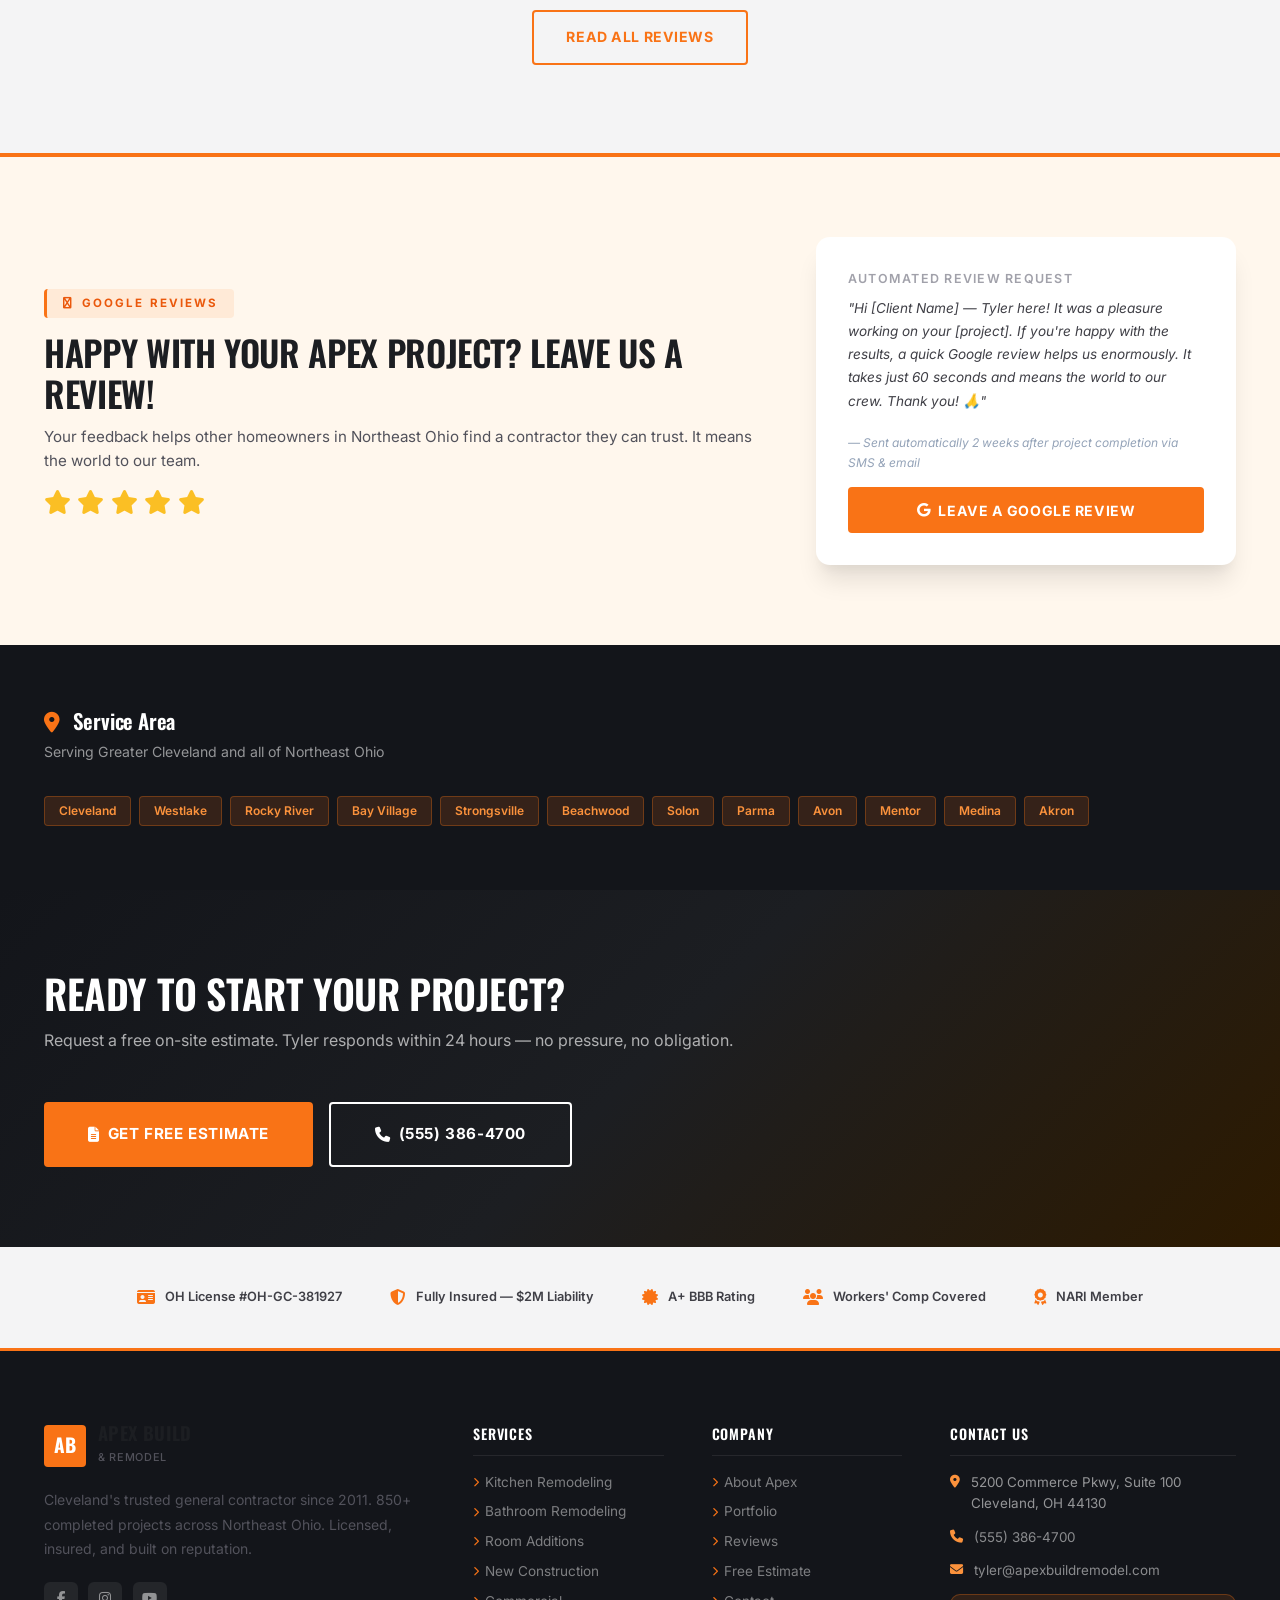
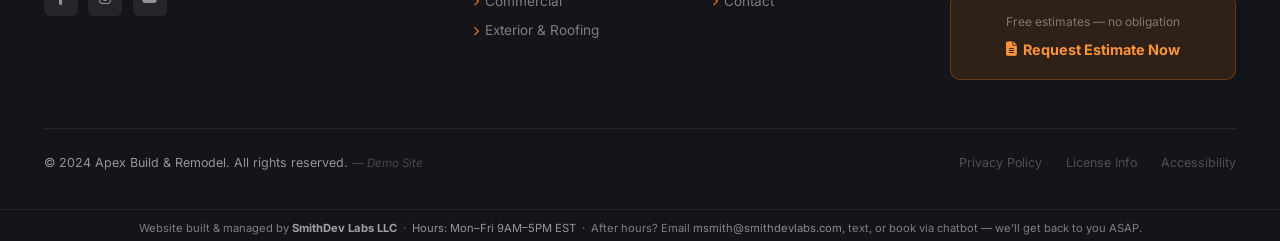
==== commit 3a3aca72: "Add SmithDev Labs business hours (Mon-Fri 9AM-5PM EST) to all page footers" ====
--- a/index.html
+++ b/index.html
@@ -321,7 +321,8 @@
       </div>
       <div class="footer-bottom"><span>© 2024 Apex Build &amp; Remodel. All rights reserved. <em style="font-size:0.72rem;opacity:0.4">— Demo Site</em></span><div class="footer-bottom-links"><a href="#">Privacy Policy</a><a href="#">License Info</a><a href="#">Accessibility</a></div></div>
     </div>
-  </footer>
+    <div style="text-align:center;padding:10px 0 4px;font-size:0.7rem;color:rgba(255,255,255,0.45);border-top:1px solid rgba(255,255,255,0.08);margin-top:12px;">Website built &amp; managed by <strong style="color:rgba(255,255,255,0.6);">SmithDev Labs LLC</strong> &nbsp;&middot;&nbsp; <span style="color:rgba(255,255,255,0.55);">Hours: Mon&ndash;Fri 9AM&ndash;5PM EST</span> &nbsp;&middot;&nbsp; After hours? Email <a href="mailto:msmith@smithdevlabs.com" style="color:rgba(255,255,255,0.5);">msmith@smithdevlabs.com</a>, text, or book via chatbot &mdash; we&rsquo;ll get back to you ASAP.</div>
+</footer>
 
   <button class="chatbot-toggle" aria-label="Chat with Max AI"><i class="fas fa-hard-hat"></i><span class="chatbot-badge" style="display:none">1</span></button>
   <div class="chatbot-window">
